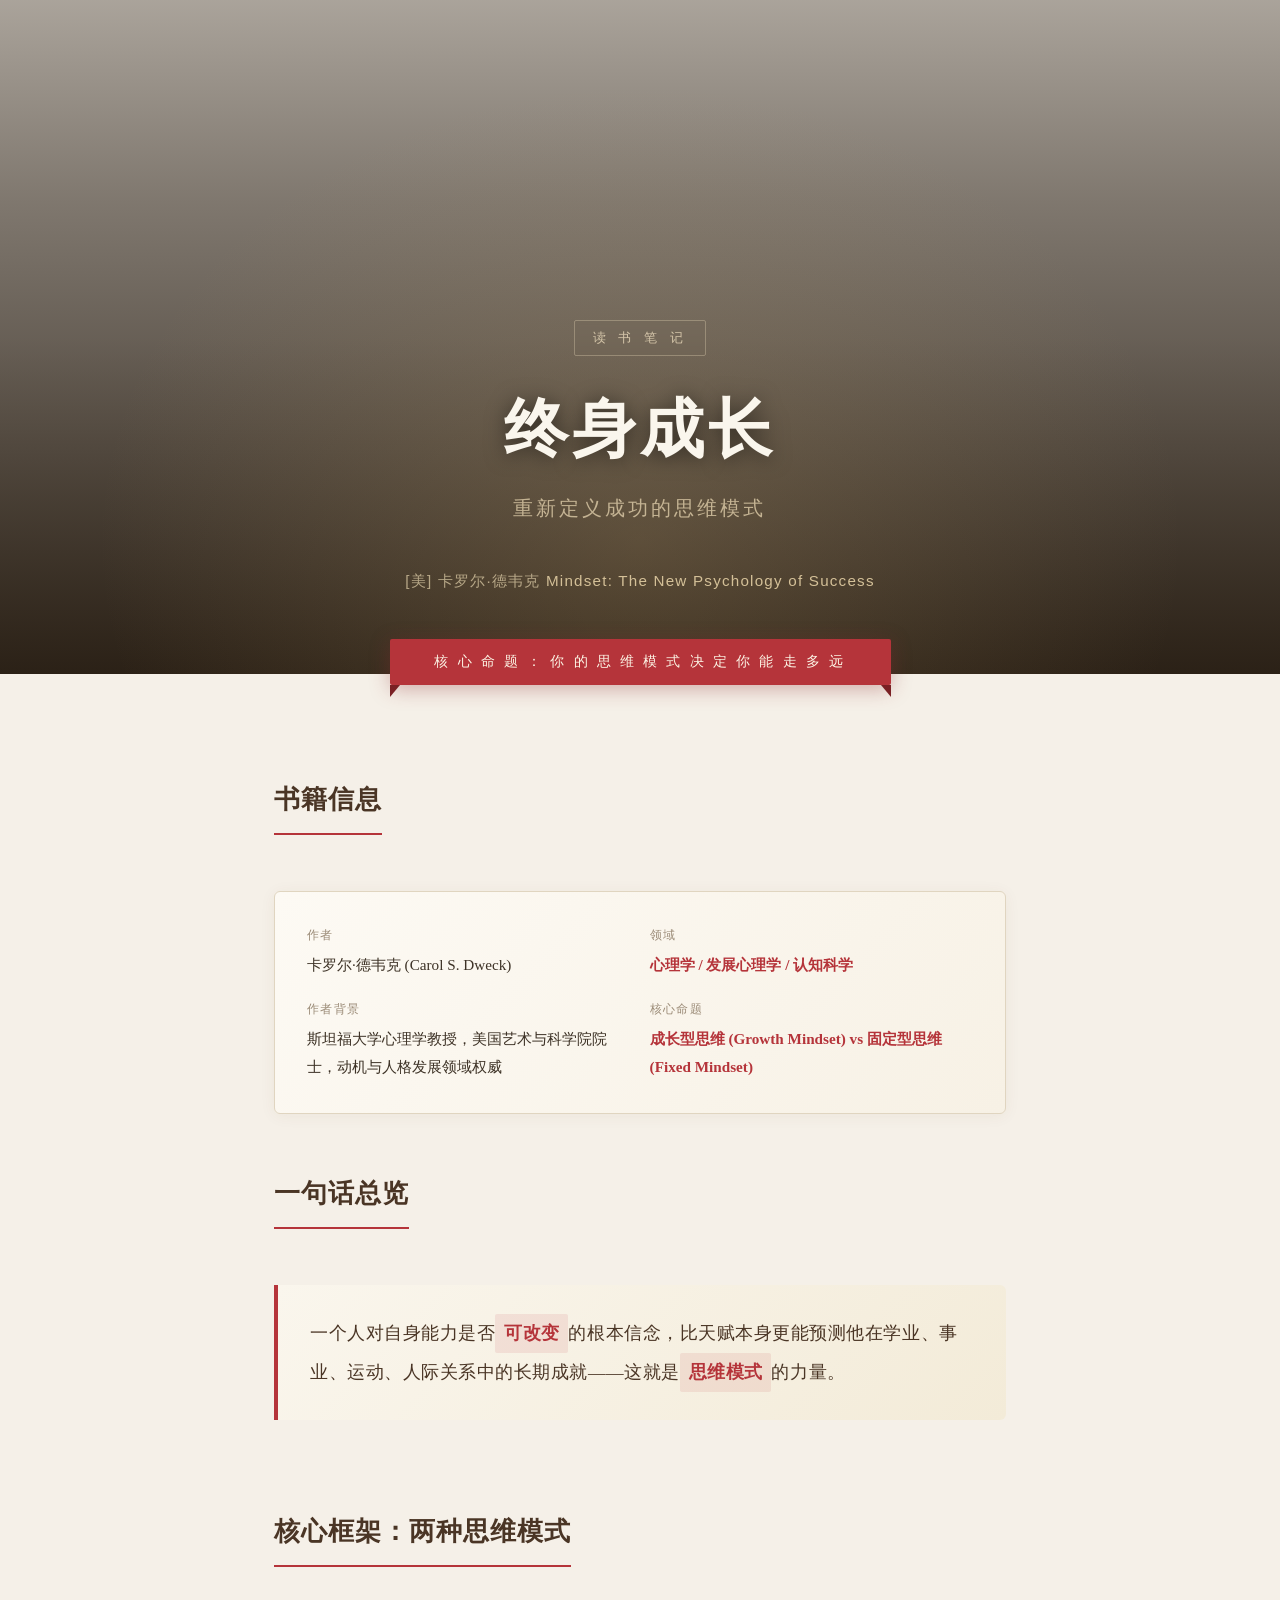
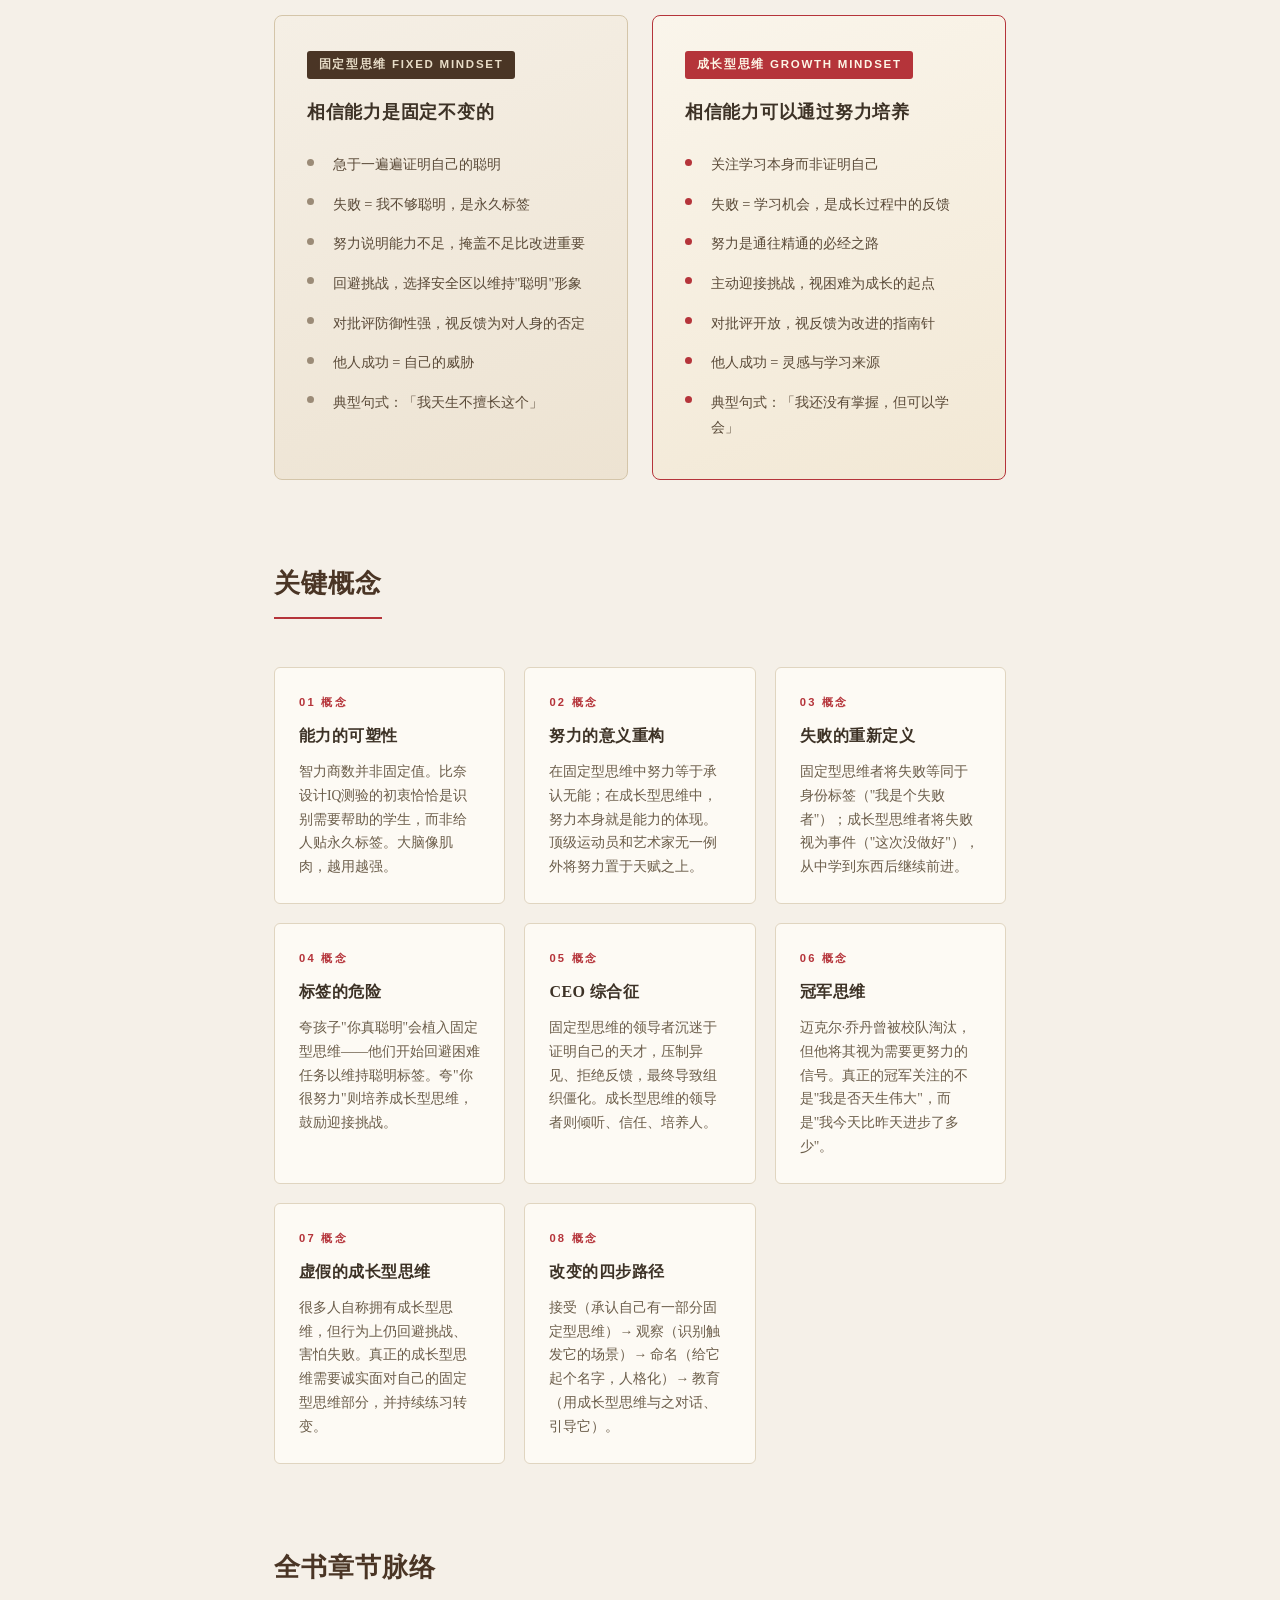
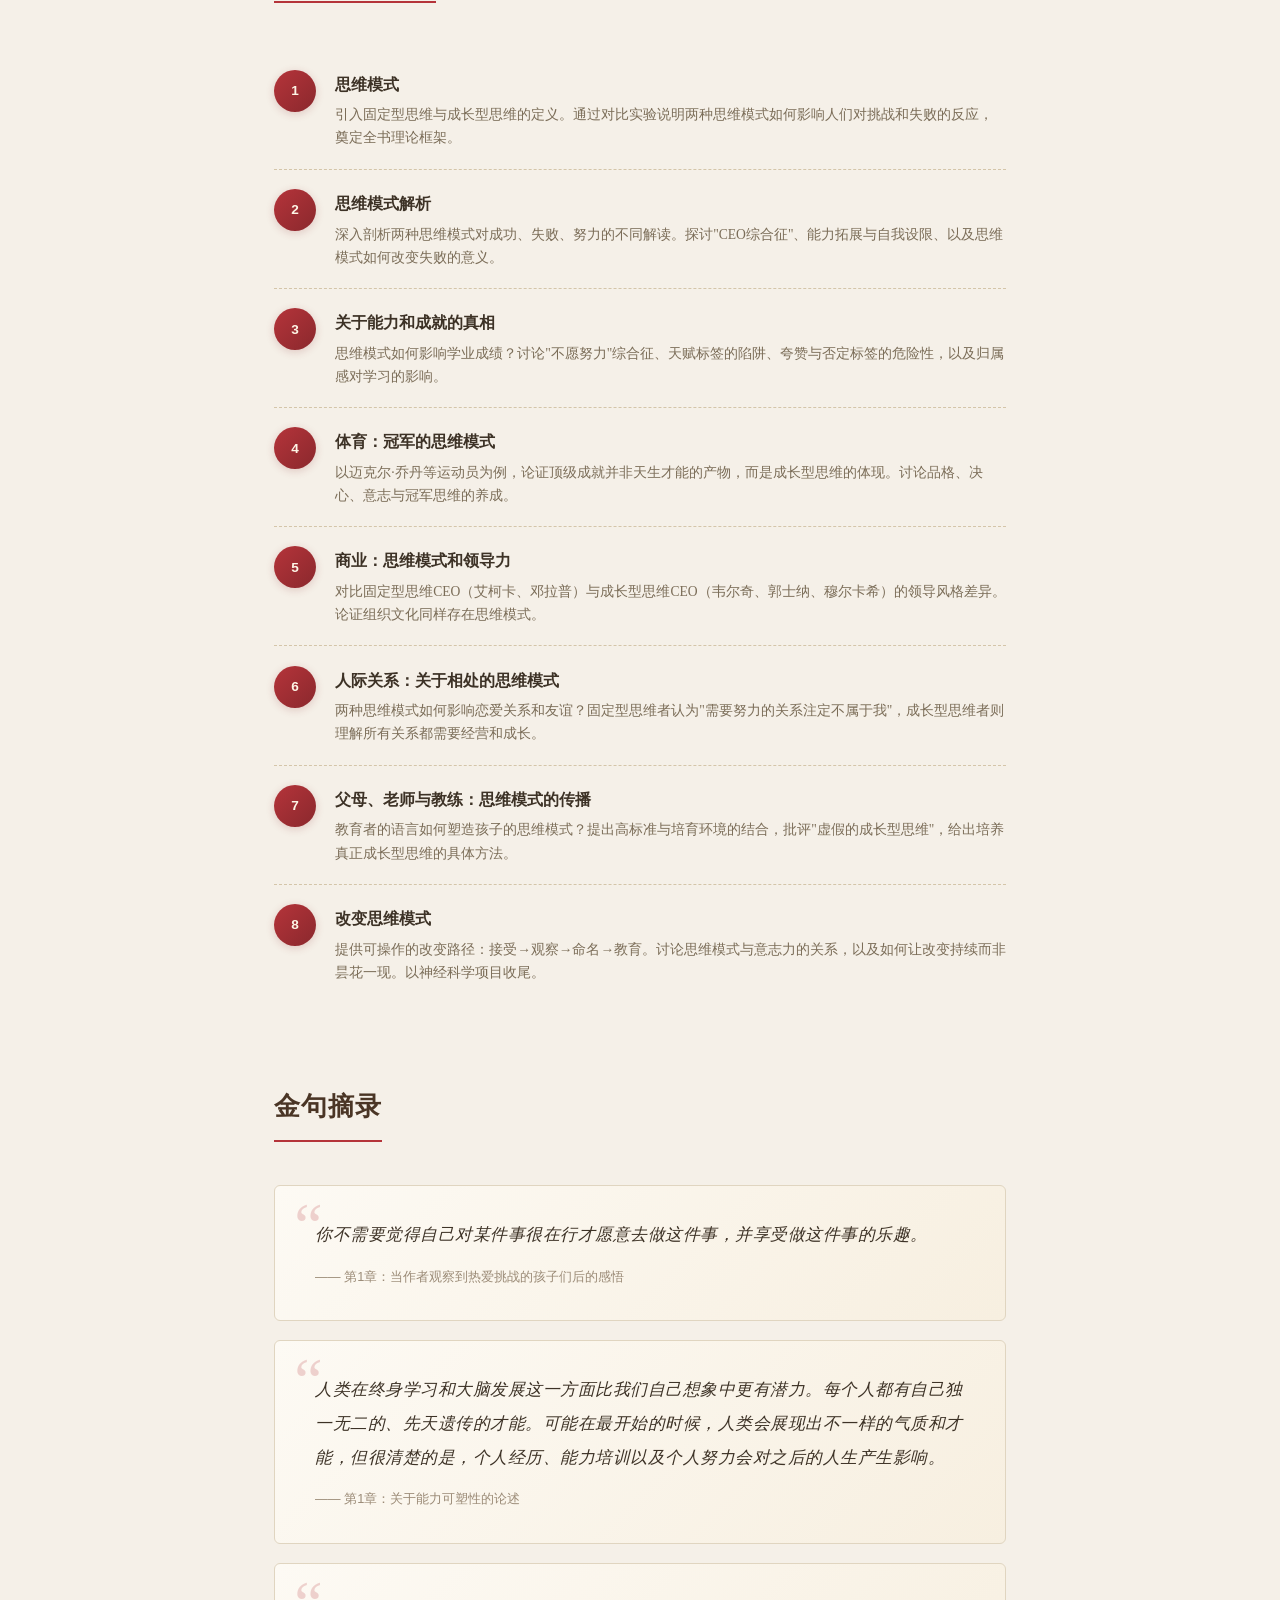
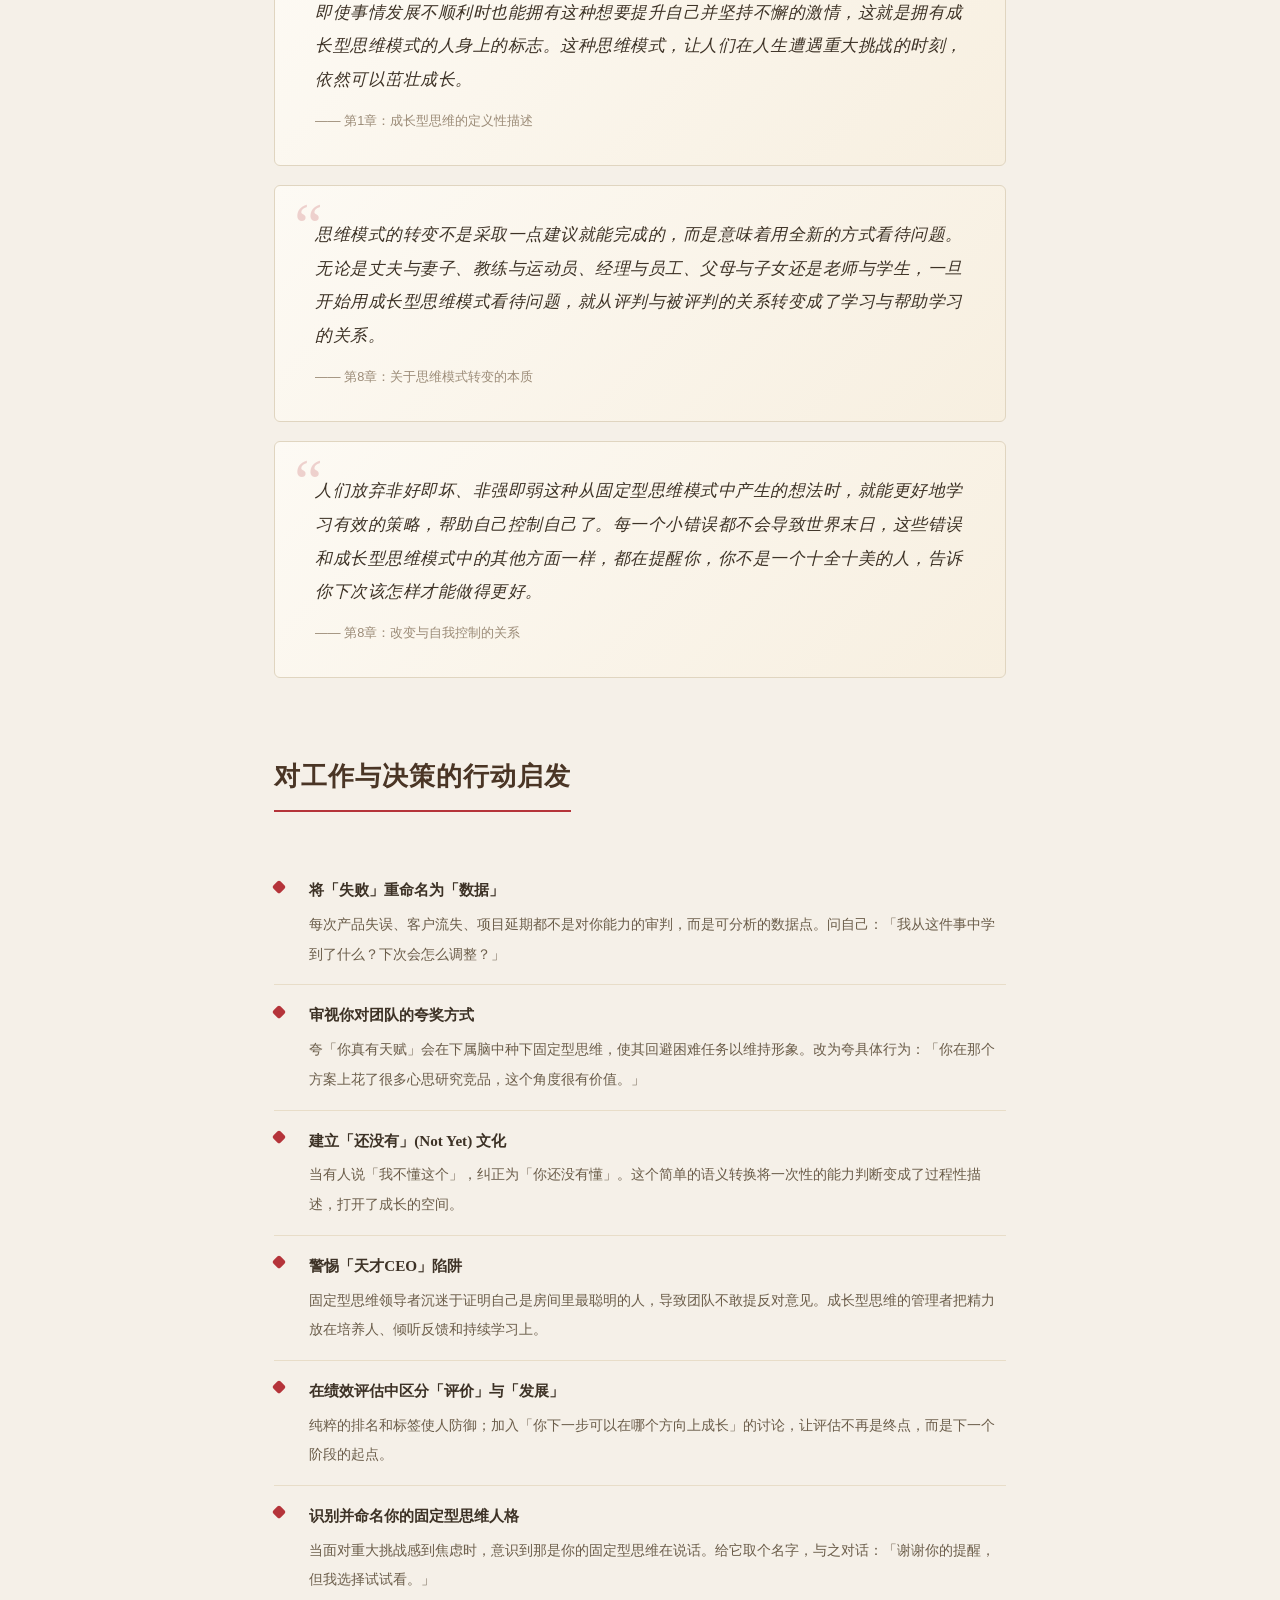
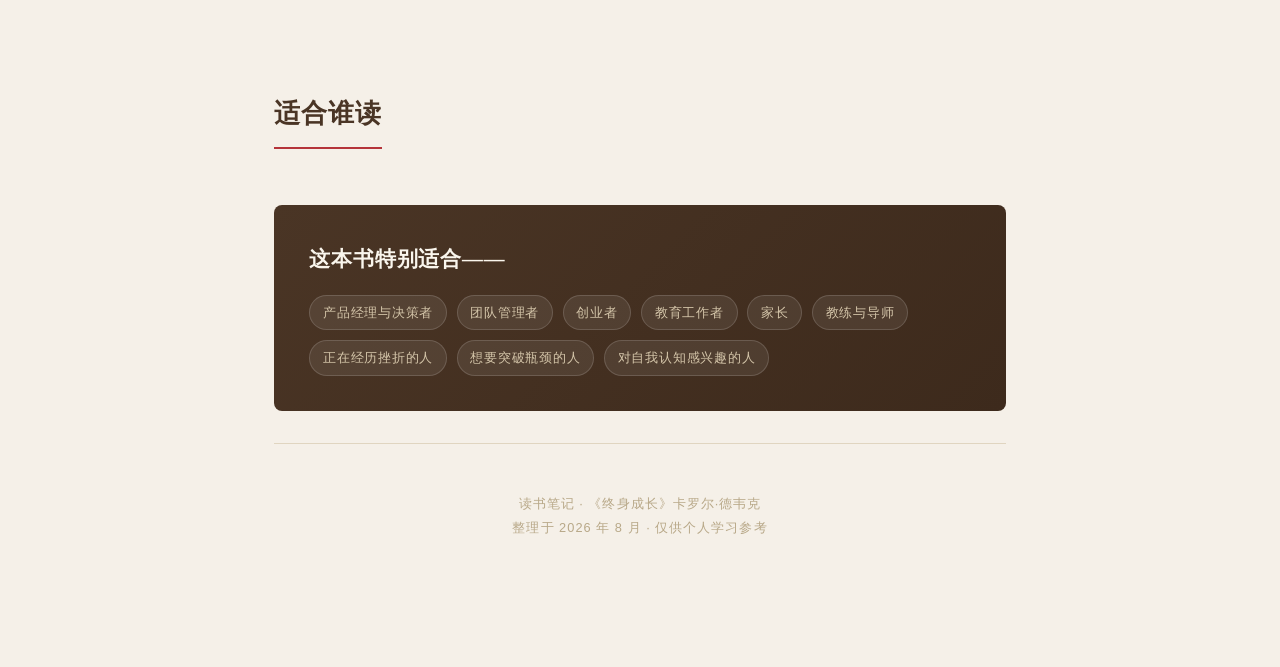
==== index.html @ e15db760 "《终身成长》读书笔记 - 初版" ====
<!DOCTYPE html>
<html lang="zh-CN">
<head>
<meta charset="UTF-8">
<meta name="viewport" content="width=device-width, initial-scale=1.0">
<title>读书笔记：《终身成长》</title>
<style>
  /* ===== Reset & Base ===== */
  *, *::before, *::after { box-sizing: border-box; margin: 0; padding: 0; }
  html { font-size: 16px; scroll-behavior: smooth; }
  body {
    font-family: "PingFang SC", "Noto Serif SC", "Source Han Serif SC", "STSong", "Songti SC", Georgia, "Times New Roman", serif;
    background-color: #f5f0e8;
    color: #3d3226;
    line-height: 1.85;
    -webkit-font-smoothing: antialiased;
  }

  /* ===== Hero ===== */
  .hero {
    position: relative;
    width: 100%;
    min-height: 75vh;
    display: flex;
    align-items: flex-end;
    justify-content: center;
    overflow: hidden;
    background:
      linear-gradient(180deg, rgba(30,20,10,0.35) 0%, rgba(30,20,10,0.55) 30%, rgba(30,20,10,0.92) 100%),
      linear-gradient(0deg, rgba(80,60,30,0.3) 0%, transparent 50%),
      url('https://images.unsplash.com/photo-1507842217343-583bb7270b66?w=1920&q=80&fit=crop') center 35% / cover no-repeat;
  }
  .hero::after {
    content: '';
    position: absolute;
    inset: 0;
    background: radial-gradient(ellipse at 50% 80%, rgba(180,150,100,0.25) 0%, transparent 60%);
    pointer-events: none;
  }
  .hero-content {
    position: relative;
    z-index: 2;
    text-align: center;
    padding: 6rem 2rem 5rem;
    max-width: 800px;
  }
  .hero-label {
    display: inline-block;
    font-family: "PingFang SC", "Helvetica Neue", sans-serif;
    font-size: 0.8rem;
    letter-spacing: 0.35em;
    text-transform: uppercase;
    color: #d4c5a9;
    border: 1px solid rgba(212,197,169,0.4);
    border-radius: 2px;
    padding: 0.4em 1.4em;
    margin-bottom: 2rem;
    backdrop-filter: blur(2px);
  }
  .hero h1 {
    font-family: "Noto Serif SC", "Source Han Serif SC", "STSong", "Songti SC", Georgia, serif;
    font-size: clamp(2.4rem, 6vw, 4rem);
    font-weight: 700;
    color: #faf6ed;
    letter-spacing: 0.06em;
    line-height: 1.3;
    margin-bottom: 1.2rem;
    text-shadow: 0 2px 20px rgba(0,0,0,0.5);
  }
  .hero .subtitle {
    font-family: "PingFang SC", "Helvetica Neue", sans-serif;
    font-size: clamp(1rem, 2.2vw, 1.25rem);
    color: #c4b393;
    letter-spacing: 0.15em;
    font-weight: 400;
  }
  .hero .author {
    margin-top: 2.5rem;
    font-size: 0.95rem;
    color: #b8a888;
    letter-spacing: 0.08em;
    font-family: "PingFang SC", "Helvetica Neue", sans-serif;
  }
  .hero .author span { color: #d4c098; }

  /* ===== Ribbon ===== */
  .ribbon-wrap {
    position: relative;
    z-index: 10;
    margin-top: -1px;
    background: #f5f0e8;
    display: flex;
    justify-content: center;
  }
  .ribbon {
    position: relative;
    top: -2.2rem;
    background: #b5343a;
    color: #fdf5e6;
    font-family: "PingFang SC", "Helvetica Neue", sans-serif;
    font-size: 0.85rem;
    letter-spacing: 0.2em;
    padding: 0.65rem 2.8rem;
    border-radius: 2px;
    box-shadow: 0 4px 20px rgba(140,40,45,0.35);
    text-align: center;
  }
  .ribbon::before,
  .ribbon::after {
    content: '';
    position: absolute;
    top: 100%;
    width: 0;
    height: 0;
    border-style: solid;
  }
  .ribbon::before {
    left: 0;
    border-width: 0 0 12px 10px;
    border-color: transparent transparent transparent #7a2024;
  }
  .ribbon::after {
    right: 0;
    border-width: 0 10px 12px 0;
    border-color: transparent #7a2024 transparent transparent;
  }

  /* ===== Container ===== */
  .container {
    max-width: 780px;
    margin: 0 auto;
    padding: 0 1.5rem 5rem;
  }

  /* ===== Section Titles ===== */
  .section-title {
    font-family: "Noto Serif SC", "Source Han Serif SC", "STSong", "Songti SC", Georgia, serif;
    font-size: 1.6rem;
    font-weight: 700;
    color: #4a3525;
    margin: 3.5rem 0 1.5rem;
    padding-bottom: 0.6rem;
    border-bottom: 2px solid #b5343a;
    display: inline-block;
    letter-spacing: 0.04em;
  }

  /* ===== Book Info Card ===== */
  .book-info {
    display: grid;
    grid-template-columns: 1fr 1fr;
    gap: 1.2rem;
    margin-top: 2rem;
    background: linear-gradient(135deg, #fdfaf4 0%, #f7f1e5 100%);
    border: 1px solid #e0d5c0;
    border-radius: 6px;
    padding: 2rem;
    box-shadow: 0 2px 16px rgba(100,70,30,0.06);
  }
  .book-info .info-item {
    display: flex;
    flex-direction: column;
  }
  .book-info .info-label {
    font-family: "PingFang SC", "Helvetica Neue", sans-serif;
    font-size: 0.75rem;
    letter-spacing: 0.12em;
    color: #9b8b77;
    text-transform: uppercase;
    margin-bottom: 0.3rem;
  }
  .book-info .info-value {
    font-size: 0.95rem;
    color: #3d3226;
    font-weight: 500;
  }
  .book-info .info-value.em {
    color: #b5343a;
    font-weight: 600;
  }

  /* ===== Overview ===== */
  .overview-block {
    background: linear-gradient(135deg, #faf6ed, #f3ebd8);
    border-left: 4px solid #b5343a;
    padding: 1.8rem 2rem;
    margin: 2rem 0;
    border-radius: 0 6px 6px 0;
    font-size: 1.1rem;
    color: #4a3525;
    line-height: 2;
    letter-spacing: 0.03em;
  }
  .overview-block .marker {
    display: inline-block;
    background: rgba(181,52,58,0.1);
    padding: 0.1em 0.5em;
    border-radius: 2px;
    font-weight: 600;
    color: #b5343a;
  }

  /* ===== Comparison Framework ===== */
  .comparison {
    display: grid;
    grid-template-columns: 1fr 1fr;
    gap: 1.5rem;
    margin: 1.5rem 0;
  }
  .comparison .col {
    padding: 2rem;
    border-radius: 8px;
    position: relative;
    overflow: hidden;
  }
  .comparison .col.fixed {
    background: linear-gradient(160deg, #f5efe5 0%, #ede3d2 100%);
    border: 1px solid #d4c5a9;
  }
  .comparison .col.growth {
    background: linear-gradient(160deg, #faf5eb 0%, #f2e8d5 100%);
    border: 1px solid #b5343a;
  }
  .comparison .col-badge {
    display: inline-block;
    font-family: "PingFang SC", "Helvetica Neue", sans-serif;
    font-size: 0.72rem;
    letter-spacing: 0.15em;
    padding: 0.3em 1em;
    border-radius: 3px;
    margin-bottom: 1rem;
    font-weight: 600;
  }
  .fixed .col-badge { background: #4a3525; color: #e8ddc8; }
  .growth .col-badge { background: #b5343a; color: #fdf5e6; }
  .comparison h4 {
    font-size: 1.15rem;
    margin-bottom: 1rem;
    color: #3d3226;
    letter-spacing: 0.04em;
  }
  .comparison ul {
    list-style: none;
    padding: 0;
  }
  .comparison ul li {
    position: relative;
    padding: 0.45rem 0 0.45rem 1.6rem;
    font-size: 0.9rem;
    line-height: 1.75;
    color: #5a4a38;
  }
  .comparison ul li::before {
    content: '';
    position: absolute;
    left: 0;
    top: 0.85rem;
    width: 7px;
    height: 7px;
    border-radius: 50%;
  }
  .fixed ul li::before { background: #9b8b77; }
  .growth ul li::before { background: #b5343a; }

  /* ===== Concept Cards ===== */
  .cards-grid {
    display: grid;
    grid-template-columns: repeat(auto-fill, minmax(220px, 1fr));
    gap: 1.2rem;
    margin: 1.5rem 0;
  }
  .concept-card {
    background: #fdfaf4;
    border: 1px solid #e0d5c0;
    border-radius: 6px;
    padding: 1.5rem;
    position: relative;
    transition: transform 0.2s, box-shadow 0.2s;
  }
  .concept-card:hover {
    transform: translateY(-3px);
    box-shadow: 0 8px 24px rgba(100,70,30,0.1);
  }
  .concept-card .card-num {
    font-family: "PingFang SC", "Helvetica Neue", sans-serif;
    font-size: 0.7rem;
    letter-spacing: 0.2em;
    color: #b5343a;
    font-weight: 600;
    margin-bottom: 0.5rem;
  }
  .concept-card h5 {
    font-size: 1rem;
    font-weight: 700;
    color: #3d3226;
    margin-bottom: 0.6rem;
    letter-spacing: 0.03em;
  }
  .concept-card p {
    font-size: 0.85rem;
    color: #6b5d4a;
    line-height: 1.75;
  }

  /* ===== Chapter Map ===== */
  .chapter-map {
    margin: 1.5rem 0;
  }
  .chapter-item {
    display: flex;
    align-items: flex-start;
    gap: 1.2rem;
    padding: 1.2rem 0;
    border-bottom: 1px dashed #d4c5a9;
  }
  .chapter-item:last-child { border-bottom: none; }
  .chapter-num {
    flex-shrink: 0;
    width: 42px;
    height: 42px;
    border-radius: 50%;
    background: linear-gradient(135deg, #b5343a, #8a282d);
    color: #fdf5e6;
    font-family: "PingFang SC", "Helvetica Neue", sans-serif;
    font-size: 0.85rem;
    font-weight: 700;
    display: flex;
    align-items: center;
    justify-content: center;
    box-shadow: 0 2px 8px rgba(140,40,45,0.2);
  }
  .chapter-info h5 {
    font-size: 1rem;
    color: #3d3226;
    margin-bottom: 0.25rem;
  }
  .chapter-info p {
    font-size: 0.85rem;
    color: #7b6d58;
    line-height: 1.7;
  }

  /* ===== Quotes ===== */
  .quote-block {
    background: linear-gradient(135deg, #fdfaf4, #f7efe0);
    border: 1px solid #e0d5c0;
    border-radius: 6px;
    padding: 2rem;
    margin: 1.2rem 0;
    position: relative;
  }
  .quote-block::before {
    content: '\201C';
    position: absolute;
    top: 0.5rem;
    left: 1.2rem;
    font-size: 4rem;
    color: #b5343a;
    opacity: 0.2;
    font-family: Georgia, serif;
    line-height: 1;
  }
  .quote-block .quote-text {
    font-size: 1.05rem;
    line-height: 2;
    color: #3d3226;
    font-style: italic;
    padding-left: 0.5rem;
    letter-spacing: 0.03em;
  }
  .quote-block .quote-context {
    font-family: "PingFang SC", "Helvetica Neue", sans-serif;
    font-size: 0.8rem;
    color: #9b8b77;
    margin-top: 0.8rem;
    padding-left: 0.5rem;
  }

  /* ===== Action Insights ===== */
  .insights-list {
    list-style: none;
    padding: 0;
    margin: 1.5rem 0;
  }
  .insights-list li {
    position: relative;
    padding: 1rem 0 1rem 2.2rem;
    border-bottom: 1px solid #e8ddc8;
  }
  .insights-list li:last-child { border-bottom: none; }
  .insights-list li::before {
    content: '';
    position: absolute;
    left: 0;
    top: 1.35rem;
    width: 10px;
    height: 10px;
    background: #b5343a;
    border-radius: 2px;
    transform: rotate(45deg);
  }
  .insights-list li strong {
    display: block;
    font-size: 0.95rem;
    color: #3d3226;
    margin-bottom: 0.3rem;
  }
  .insights-list li span {
    font-size: 0.85rem;
    color: #6b5d4a;
    line-height: 1.7;
  }

  /* ===== Footer ===== */
  .who-read {
    background: linear-gradient(135deg, #4a3525, #3d2a1c);
    color: #d4c5a9;
    border-radius: 8px;
    padding: 2.2rem;
    margin: 2rem 0;
  }
  .who-read h3 {
    font-family: "Noto Serif SC", "Source Han Serif SC", "STSong", "Songti SC", Georgia, serif;
    color: #faf6ed;
    font-size: 1.3rem;
    margin-bottom: 1rem;
    letter-spacing: 0.04em;
  }
  .who-read .tag-list {
    display: flex;
    flex-wrap: wrap;
    gap: 0.6rem;
  }
  .who-read .tag {
    font-family: "PingFang SC", "Helvetica Neue", sans-serif;
    font-size: 0.8rem;
    background: rgba(255,255,255,0.08);
    border: 1px solid rgba(255,255,255,0.15);
    padding: 0.4em 1em;
    border-radius: 50px;
    letter-spacing: 0.06em;
    color: #d4c5a9;
  }

  .colophon {
    text-align: center;
    padding: 3rem 0;
    font-family: "PingFang SC", "Helvetica Neue", sans-serif;
    font-size: 0.8rem;
    color: #b8a888;
    letter-spacing: 0.08em;
    border-top: 1px solid #e0d5c0;
    margin-top: 2rem;
  }

  .colophon a { color: #8a5a3a; text-decoration: none; }

  /* ===== Scroll Top ===== */
  .scroll-top {
    position: fixed;
    bottom: 2rem;
    right: 2rem;
    width: 42px;
    height: 42px;
    border-radius: 50%;
    background: rgba(181,52,58,0.85);
    color: #fdf5e6;
    border: none;
    cursor: pointer;
    font-size: 1.2rem;
    display: flex;
    align-items: center;
    justify-content: center;
    opacity: 0;
    pointer-events: none;
    transition: opacity 0.3s;
    z-index: 100;
    box-shadow: 0 2px 12px rgba(140,40,45,0.3);
  }
  .scroll-top.visible { opacity: 1; pointer-events: auto; }

  /* ===== Responsive ===== */
  @media (max-width: 640px) {
    .hero { min-height: 55vh; }
    .hero-content { padding: 4rem 1.2rem 3rem; }
    .hero h1 { font-size: 2rem; }
    .hero .subtitle { font-size: 0.9rem; }
    .book-info { grid-template-columns: 1fr; gap: 0.8rem; padding: 1.5rem; }
    .comparison { grid-template-columns: 1fr; }
    .cards-grid { grid-template-columns: 1fr; }
    .container { padding: 0 1rem 3rem; }
    .section-title { font-size: 1.3rem; margin-top: 2.5rem; }
    .overview-block { padding: 1.2rem 1.2rem; font-size: 1rem; }
    .chapter-item { gap: 0.8rem; }
    .chapter-num { width: 36px; height: 36px; font-size: 0.75rem; }
    .scroll-top { bottom: 1.2rem; right: 1.2rem; width: 36px; height: 36px; }
  }
</style>
</head>
<body>

<!-- ===== Hero ===== -->
<header class="hero">
  <div class="hero-content">
    <div class="hero-label">读 书 笔 记</div>
    <h1>终身成长</h1>
    <p class="subtitle">重新定义成功的思维模式</p>
    <p class="author">[美] 卡罗尔·德韦克 <span>Mindset: The New Psychology of Success</span></p>
  </div>
</header>

<div class="ribbon-wrap">
  <div class="ribbon">核 心 命 题 ： 你 的 思 维 模 式 决 定 你 能 走 多 远</div>
</div>

<!-- ===== Main Content ===== -->
<main class="container">

  <!-- 书籍信息 -->
  <h2 class="section-title">书籍信息</h2>
  <div class="book-info">
    <div class="info-item">
      <span class="info-label">作者</span>
      <span class="info-value">卡罗尔·德韦克 (Carol S. Dweck)</span>
    </div>
    <div class="info-item">
      <span class="info-label">领域</span>
      <span class="info-value em">心理学 / 发展心理学 / 认知科学</span>
    </div>
    <div class="info-item">
      <span class="info-label">作者背景</span>
      <span class="info-value">斯坦福大学心理学教授，美国艺术与科学院院士，动机与人格发展领域权威</span>
    </div>
    <div class="info-item">
      <span class="info-label">核心命题</span>
      <span class="info-value em">成长型思维 (Growth Mindset) vs 固定型思维 (Fixed Mindset)</span>
    </div>
  </div>

  <!-- 一句话总览 -->
  <h2 class="section-title">一句话总览</h2>
  <div class="overview-block">
    一个人对自身能力是否<span class="marker">可改变</span>的根本信念，比天赋本身更能预测他在学业、事业、运动、人际关系中的长期成就——这就是<span class="marker">思维模式</span>的力量。
  </div>

  <!-- 核心框架对比 -->
  <h2 class="section-title">核心框架：两种思维模式</h2>
  <div class="comparison">
    <div class="col fixed">
      <span class="col-badge">固定型思维 FIXED MINDSET</span>
      <h4>相信能力是固定不变的</h4>
      <ul>
        <li>急于一遍遍证明自己的聪明</li>
        <li>失败 = 我不够聪明，是永久标签</li>
        <li>努力说明能力不足，掩盖不足比改进重要</li>
        <li>回避挑战，选择安全区以维持"聪明"形象</li>
        <li>对批评防御性强，视反馈为对人身的否定</li>
        <li>他人成功 = 自己的威胁</li>
        <li>典型句式：「我天生不擅长这个」</li>
      </ul>
    </div>
    <div class="col growth">
      <span class="col-badge">成长型思维 GROWTH MINDSET</span>
      <h4>相信能力可以通过努力培养</h4>
      <ul>
        <li>关注学习本身而非证明自己</li>
        <li>失败 = 学习机会，是成长过程中的反馈</li>
        <li>努力是通往精通的必经之路</li>
        <li>主动迎接挑战，视困难为成长的起点</li>
        <li>对批评开放，视反馈为改进的指南针</li>
        <li>他人成功 = 灵感与学习来源</li>
        <li>典型句式：「我还没有掌握，但可以学会」</li>
      </ul>
    </div>
  </div>

  <!-- 关键概念卡片 -->
  <h2 class="section-title">关键概念</h2>
  <div class="cards-grid">

    <div class="concept-card">
      <div class="card-num">01 概念</div>
      <h5>能力的可塑性</h5>
      <p>智力商数并非固定值。比奈设计IQ测验的初衷恰恰是识别需要帮助的学生，而非给人贴永久标签。大脑像肌肉，越用越强。</p>
    </div>

    <div class="concept-card">
      <div class="card-num">02 概念</div>
      <h5>努力的意义重构</h5>
      <p>在固定型思维中努力等于承认无能；在成长型思维中，努力本身就是能力的体现。顶级运动员和艺术家无一例外将努力置于天赋之上。</p>
    </div>

    <div class="concept-card">
      <div class="card-num">03 概念</div>
      <h5>失败的重新定义</h5>
      <p>固定型思维者将失败等同于身份标签（"我是个失败者"）；成长型思维者将失败视为事件（"这次没做好"），从中学到东西后继续前进。</p>
    </div>

    <div class="concept-card">
      <div class="card-num">04 概念</div>
      <h5>标签的危险</h5>
      <p>夸孩子"你真聪明"会植入固定型思维——他们开始回避困难任务以维持聪明标签。夸"你很努力"则培养成长型思维，鼓励迎接挑战。</p>
    </div>

    <div class="concept-card">
      <div class="card-num">05 概念</div>
      <h5>CEO 综合征</h5>
      <p>固定型思维的领导者沉迷于证明自己的天才，压制异见、拒绝反馈，最终导致组织僵化。成长型思维的领导者则倾听、信任、培养人。</p>
    </div>

    <div class="concept-card">
      <div class="card-num">06 概念</div>
      <h5>冠军思维</h5>
      <p>迈克尔·乔丹曾被校队淘汰，但他将其视为需要更努力的信号。真正的冠军关注的不是"我是否天生伟大"，而是"我今天比昨天进步了多少"。</p>
    </div>

    <div class="concept-card">
      <div class="card-num">07 概念</div>
      <h5>虚假的成长型思维</h5>
      <p>很多人自称拥有成长型思维，但行为上仍回避挑战、害怕失败。真正的成长型思维需要诚实面对自己的固定型思维部分，并持续练习转变。</p>
    </div>

    <div class="concept-card">
      <div class="card-num">08 概念</div>
      <h5>改变的四步路径</h5>
      <p>接受（承认自己有一部分固定型思维）→ 观察（识别触发它的场景）→ 命名（给它起个名字，人格化）→ 教育（用成长型思维与之对话、引导它）。</p>
    </div>

  </div>

  <!-- 全书章节脉络 -->
  <h2 class="section-title">全书章节脉络</h2>
  <div class="chapter-map">

    <div class="chapter-item">
      <div class="chapter-num">1</div>
      <div class="chapter-info">
        <h5>思维模式</h5>
        <p>引入固定型思维与成长型思维的定义。通过对比实验说明两种思维模式如何影响人们对挑战和失败的反应，奠定全书理论框架。</p>
      </div>
    </div>

    <div class="chapter-item">
      <div class="chapter-num">2</div>
      <div class="chapter-info">
        <h5>思维模式解析</h5>
        <p>深入剖析两种思维模式对成功、失败、努力的不同解读。探讨"CEO综合征"、能力拓展与自我设限、以及思维模式如何改变失败的意义。</p>
      </div>
    </div>

    <div class="chapter-item">
      <div class="chapter-num">3</div>
      <div class="chapter-info">
        <h5>关于能力和成就的真相</h5>
        <p>思维模式如何影响学业成绩？讨论"不愿努力"综合征、天赋标签的陷阱、夸赞与否定标签的危险性，以及归属感对学习的影响。</p>
      </div>
    </div>

    <div class="chapter-item">
      <div class="chapter-num">4</div>
      <div class="chapter-info">
        <h5>体育：冠军的思维模式</h5>
        <p>以迈克尔·乔丹等运动员为例，论证顶级成就并非天生才能的产物，而是成长型思维的体现。讨论品格、决心、意志与冠军思维的养成。</p>
      </div>
    </div>

    <div class="chapter-item">
      <div class="chapter-num">5</div>
      <div class="chapter-info">
        <h5>商业：思维模式和领导力</h5>
        <p>对比固定型思维CEO（艾柯卡、邓拉普）与成长型思维CEO（韦尔奇、郭士纳、穆尔卡希）的领导风格差异。论证组织文化同样存在思维模式。</p>
      </div>
    </div>

    <div class="chapter-item">
      <div class="chapter-num">6</div>
      <div class="chapter-info">
        <h5>人际关系：关于相处的思维模式</h5>
        <p>两种思维模式如何影响恋爱关系和友谊？固定型思维者认为"需要努力的关系注定不属于我"，成长型思维者则理解所有关系都需要经营和成长。</p>
      </div>
    </div>

    <div class="chapter-item">
      <div class="chapter-num">7</div>
      <div class="chapter-info">
        <h5>父母、老师与教练：思维模式的传播</h5>
        <p>教育者的语言如何塑造孩子的思维模式？提出高标准与培育环境的结合，批评"虚假的成长型思维"，给出培养真正成长型思维的具体方法。</p>
      </div>
    </div>

    <div class="chapter-item">
      <div class="chapter-num">8</div>
      <div class="chapter-info">
        <h5>改变思维模式</h5>
        <p>提供可操作的改变路径：接受→观察→命名→教育。讨论思维模式与意志力的关系，以及如何让改变持续而非昙花一现。以神经科学项目收尾。</p>
      </div>
    </div>

  </div>

  <!-- 金句 -->
  <h2 class="section-title">金句摘录</h2>

  <div class="quote-block">
    <p class="quote-text">你不需要觉得自己对某件事很在行才愿意去做这件事，并享受做这件事的乐趣。</p>
    <p class="quote-context">—— 第1章：当作者观察到热爱挑战的孩子们后的感悟</p>
  </div>

  <div class="quote-block">
    <p class="quote-text">人类在终身学习和大脑发展这一方面比我们自己想象中更有潜力。每个人都有自己独一无二的、先天遗传的才能。可能在最开始的时候，人类会展现出不一样的气质和才能，但很清楚的是，个人经历、能力培训以及个人努力会对之后的人生产生影响。</p>
    <p class="quote-context">—— 第1章：关于能力可塑性的论述</p>
  </div>

  <div class="quote-block">
    <p class="quote-text">即使事情发展不顺利时也能拥有这种想要提升自己并坚持不懈的激情，这就是拥有成长型思维模式的人身上的标志。这种思维模式，让人们在人生遭遇重大挑战的时刻，依然可以茁壮成长。</p>
    <p class="quote-context">—— 第1章：成长型思维的定义性描述</p>
  </div>

  <div class="quote-block">
    <p class="quote-text">思维模式的转变不是采取一点建议就能完成的，而是意味着用全新的方式看待问题。无论是丈夫与妻子、教练与运动员、经理与员工、父母与子女还是老师与学生，一旦开始用成长型思维模式看待问题，就从评判与被评判的关系转变成了学习与帮助学习的关系。</p>
    <p class="quote-context">—— 第8章：关于思维模式转变的本质</p>
  </div>

  <div class="quote-block">
    <p class="quote-text">人们放弃非好即坏、非强即弱这种从固定型思维模式中产生的想法时，就能更好地学习有效的策略，帮助自己控制自己了。每一个小错误都不会导致世界末日，这些错误和成长型思维模式中的其他方面一样，都在提醒你，你不是一个十全十美的人，告诉你下次该怎样才能做得更好。</p>
    <p class="quote-context">—— 第8章：改变与自我控制的关系</p>
  </div>

  <!-- 行动启发 -->
  <h2 class="section-title">对工作与决策的行动启发</h2>
  <ul class="insights-list">
    <li>
      <strong>将「失败」重命名为「数据」</strong>
      <span>每次产品失误、客户流失、项目延期都不是对你能力的审判，而是可分析的数据点。问自己：「我从这件事中学到了什么？下次会怎么调整？」</span>
    </li>
    <li>
      <strong>审视你对团队的夸奖方式</strong>
      <span>夸「你真有天赋」会在下属脑中种下固定型思维，使其回避困难任务以维持形象。改为夸具体行为：「你在那个方案上花了很多心思研究竞品，这个角度很有价值。」</span>
    </li>
    <li>
      <strong>建立「还没有」(Not Yet) 文化</strong>
      <span>当有人说「我不懂这个」，纠正为「你还没有懂」。这个简单的语义转换将一次性的能力判断变成了过程性描述，打开了成长的空间。</span>
    </li>
    <li>
      <strong>警惕「天才CEO」陷阱</strong>
      <span>固定型思维领导者沉迷于证明自己是房间里最聪明的人，导致团队不敢提反对意见。成长型思维的管理者把精力放在培养人、倾听反馈和持续学习上。</span>
    </li>
    <li>
      <strong>在绩效评估中区分「评价」与「发展」</strong>
      <span>纯粹的排名和标签使人防御；加入「你下一步可以在哪个方向上成长」的讨论，让评估不再是终点，而是下一个阶段的起点。</span>
    </li>
    <li>
      <strong>识别并命名你的固定型思维人格</strong>
      <span>当面对重大挑战感到焦虑时，意识到那是你的固定型思维在说话。给它取个名字，与之对话：「谢谢你的提醒，但我选择试试看。」</span>
    </li>
  </ul>

  <!-- 适合谁读 -->
  <h2 class="section-title">适合谁读</h2>
  <div class="who-read">
    <h3>这本书特别适合——</h3>
    <div class="tag-list">
      <span class="tag">产品经理与决策者</span>
      <span class="tag">团队管理者</span>
      <span class="tag">创业者</span>
      <span class="tag">教育工作者</span>
      <span class="tag">家长</span>
      <span class="tag">教练与导师</span>
      <span class="tag">正在经历挫折的人</span>
      <span class="tag">想要突破瓶颈的人</span>
      <span class="tag">对自我认知感兴趣的人</span>
    </div>
  </div>

  <!-- Colophon -->
  <div class="colophon">
    <p>读书笔记 · 《终身成长》卡罗尔·德韦克</p>
    <p>整理于 2026 年 8 月 · 仅供个人学习参考</p>
  </div>

</main>

<!-- Scroll-to-top -->
<button class="scroll-top" id="scrollTop" aria-label="回到顶部">&uarr;</button>

<script>
  const btn = document.getElementById('scrollTop');
  window.addEventListener('scroll', () => {
    btn.classList.toggle('visible', window.scrollY > 500);
  });
  btn.addEventListener('click', () => window.scrollTo({ top: 0, behavior: 'smooth' }));
</script>

</body>
</html>
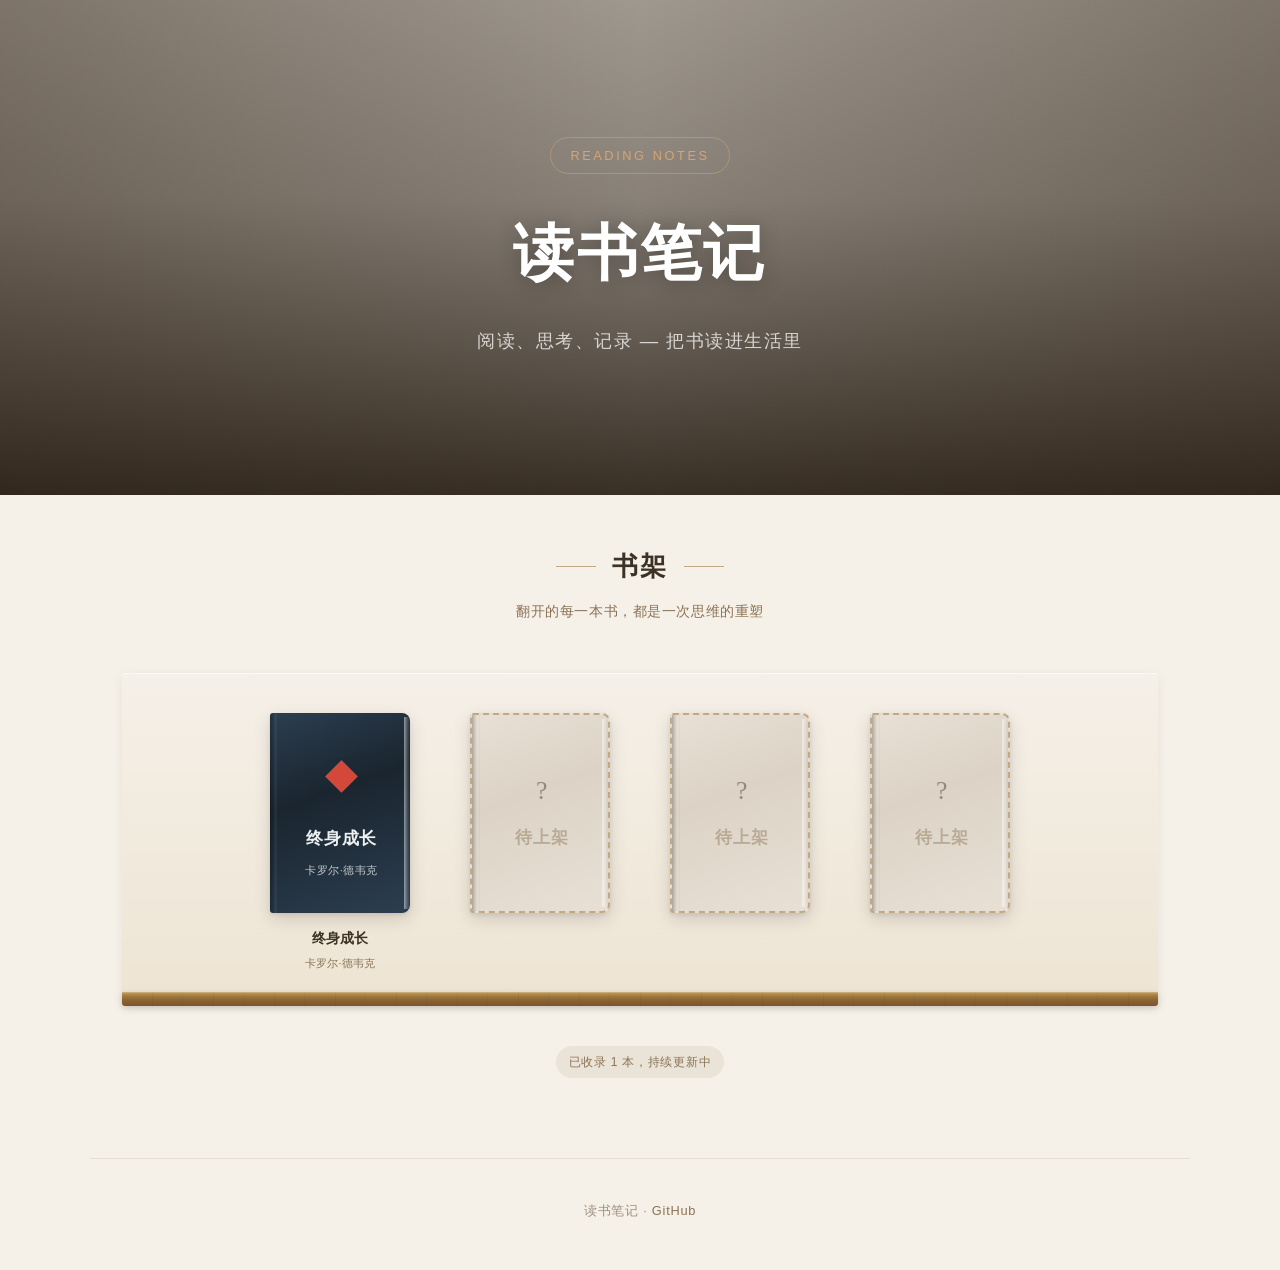
==== commit 33b4b9f5: "重构为读书笔记集合：书架首页 + 《终身成长》笔记子页" ====
--- a/index.html
+++ b/index.html
@@ -3,7 +3,7 @@
 <head>
 <meta charset="UTF-8">
 <meta name="viewport" content="width=device-width, initial-scale=1.0">
-<title>读书笔记：《终身成长》</title>
+<title>读书笔记</title>
 <style>
   /* ===== Reset & Base ===== */
   *, *::before, *::after { box-sizing: border-box; margin: 0; padding: 0; }
@@ -20,776 +20,473 @@
   .hero {
     position: relative;
     width: 100%;
-    min-height: 75vh;
-    display: flex;
-    align-items: flex-end;
+    min-height: 55vh;
+    display: flex;
+    align-items: center;
     justify-content: center;
+    text-align: center;
     overflow: hidden;
     background:
-      linear-gradient(180deg, rgba(30,20,10,0.35) 0%, rgba(30,20,10,0.55) 30%, rgba(30,20,10,0.92) 100%),
-      linear-gradient(0deg, rgba(80,60,30,0.3) 0%, transparent 50%),
-      url('https://images.unsplash.com/photo-1507842217343-583bb7270b66?w=1920&q=80&fit=crop') center 35% / cover no-repeat;
-  }
-  .hero::after {
-    content: '';
-    position: absolute;
-    inset: 0;
-    background: radial-gradient(ellipse at 50% 80%, rgba(180,150,100,0.25) 0%, transparent 60%);
-    pointer-events: none;
+      linear-gradient(180deg, rgba(30,20,10,0.40) 0%, rgba(30,20,10,0.50) 40%, rgba(30,20,10,0.88) 100%),
+      linear-gradient(90deg, rgba(60,40,20,0.3) 0%, transparent 50%, rgba(60,40,20,0.3) 100%),
+      url('https://images.unsplash.com/photo-1481627834876-b7833e8f5570?w=1920&q=80') center/cover no-repeat;
   }
   .hero-content {
     position: relative;
     z-index: 2;
-    text-align: center;
-    padding: 6rem 2rem 5rem;
-    max-width: 800px;
-  }
-  .hero-label {
+    padding: 3rem 2rem;
+  }
+  .hero-tag {
     display: inline-block;
     font-family: "PingFang SC", "Helvetica Neue", sans-serif;
     font-size: 0.8rem;
-    letter-spacing: 0.35em;
+    letter-spacing: 0.2em;
     text-transform: uppercase;
-    color: #d4c5a9;
-    border: 1px solid rgba(212,197,169,0.4);
-    border-radius: 2px;
-    padding: 0.4em 1.4em;
-    margin-bottom: 2rem;
-    backdrop-filter: blur(2px);
+    color: #d4a574;
+    border: 1px solid rgba(212,165,116,0.5);
+    padding: 0.35rem 1.2rem;
+    border-radius: 100px;
+    margin-bottom: 1.5rem;
   }
   .hero h1 {
-    font-family: "Noto Serif SC", "Source Han Serif SC", "STSong", "Songti SC", Georgia, serif;
-    font-size: clamp(2.4rem, 6vw, 4rem);
+    font-size: clamp(2.2rem, 5vw, 3.8rem);
     font-weight: 700;
-    color: #faf6ed;
+    color: #fff;
+    letter-spacing: 0.04em;
+    margin-bottom: 0.8rem;
+    text-shadow: 0 2px 20px rgba(0,0,0,0.3);
+  }
+  .hero-subtitle {
+    font-family: "PingFang SC", "Helvetica Neue", sans-serif;
+    font-size: clamp(0.95rem, 1.5vw, 1.15rem);
+    color: rgba(255,255,255,0.75);
+    font-weight: 300;
+    letter-spacing: 0.08em;
+  }
+
+  /* ===== Shelf Section ===== */
+  .shelf-section {
+    max-width: 1100px;
+    margin: 0 auto;
+    padding: 3rem 2rem 5rem;
+  }
+  .shelf-header {
+    text-align: center;
+    margin-bottom: 3rem;
+  }
+  .shelf-header h2 {
+    font-size: 1.6rem;
+    font-weight: 600;
+    color: #3d3226;
     letter-spacing: 0.06em;
-    line-height: 1.3;
-    margin-bottom: 1.2rem;
-    text-shadow: 0 2px 20px rgba(0,0,0,0.5);
-  }
-  .hero .subtitle {
-    font-family: "PingFang SC", "Helvetica Neue", sans-serif;
-    font-size: clamp(1rem, 2.2vw, 1.25rem);
-    color: #c4b393;
-    letter-spacing: 0.15em;
-    font-weight: 400;
-  }
-  .hero .author {
-    margin-top: 2.5rem;
-    font-size: 0.95rem;
-    color: #b8a888;
-    letter-spacing: 0.08em;
-    font-family: "PingFang SC", "Helvetica Neue", sans-serif;
-  }
-  .hero .author span { color: #d4c098; }
-
-  /* ===== Ribbon ===== */
-  .ribbon-wrap {
+    display: flex;
+    align-items: center;
+    justify-content: center;
+    gap: 1rem;
+  }
+  .shelf-header h2::before,
+  .shelf-header h2::after {
+    content: '';
+    display: block;
+    width: 40px;
+    height: 1px;
+    background: #c4a882;
+  }
+  .shelf-header p {
+    font-family: "PingFang SC", "Helvetica Neue", sans-serif;
+    font-size: 0.9rem;
+    color: #8b7355;
+    margin-top: 0.5rem;
+    letter-spacing: 0.04em;
+  }
+
+  /* ===== Bookshelf Visual ===== */
+  .bookshelf {
     position: relative;
-    z-index: 10;
-    margin-top: -1px;
-    background: #f5f0e8;
-    display: flex;
+    display: flex;
+    flex-wrap: wrap;
     justify-content: center;
-  }
-  .ribbon {
-    position: relative;
-    top: -2.2rem;
-    background: #b5343a;
-    color: #fdf5e6;
-    font-family: "PingFang SC", "Helvetica Neue", sans-serif;
-    font-size: 0.85rem;
-    letter-spacing: 0.2em;
-    padding: 0.65rem 2.8rem;
-    border-radius: 2px;
-    box-shadow: 0 4px 20px rgba(140,40,45,0.35);
-    text-align: center;
-  }
-  .ribbon::before,
-  .ribbon::after {
+    gap: 2.5rem;
+    padding: 2.5rem 1.5rem 2rem;
+    background:
+      linear-gradient(180deg, #f5f0e8 0%, #ede4d3 100%);
+    border-radius: 4px;
+    box-shadow:
+      inset 0 1px 0 rgba(255,255,255,0.6),
+      0 2px 12px rgba(0,0,0,0.06);
+  }
+  /* Wooden shelf bottom */
+  .bookshelf::after {
     content: '';
     position: absolute;
-    top: 100%;
-    width: 0;
-    height: 0;
-    border-style: solid;
-  }
-  .ribbon::before {
+    bottom: 0;
     left: 0;
-    border-width: 0 0 12px 10px;
-    border-color: transparent transparent transparent #7a2024;
-  }
-  .ribbon::after {
     right: 0;
-    border-width: 0 10px 12px 0;
-    border-color: transparent #7a2024 transparent transparent;
-  }
-
-  /* ===== Container ===== */
-  .container {
-    max-width: 780px;
-    margin: 0 auto;
-    padding: 0 1.5rem 5rem;
-  }
-
-  /* ===== Section Titles ===== */
-  .section-title {
-    font-family: "Noto Serif SC", "Source Han Serif SC", "STSong", "Songti SC", Georgia, serif;
-    font-size: 1.6rem;
-    font-weight: 700;
-    color: #4a3525;
-    margin: 3.5rem 0 1.5rem;
-    padding-bottom: 0.6rem;
-    border-bottom: 2px solid #b5343a;
-    display: inline-block;
-    letter-spacing: 0.04em;
-  }
-
-  /* ===== Book Info Card ===== */
-  .book-info {
-    display: grid;
-    grid-template-columns: 1fr 1fr;
-    gap: 1.2rem;
-    margin-top: 2rem;
-    background: linear-gradient(135deg, #fdfaf4 0%, #f7f1e5 100%);
-    border: 1px solid #e0d5c0;
-    border-radius: 6px;
-    padding: 2rem;
-    box-shadow: 0 2px 16px rgba(100,70,30,0.06);
-  }
-  .book-info .info-item {
+    height: 14px;
+    background: linear-gradient(180deg,
+      #c4a060 0%,
+      #a07840 30%,
+      #8b6330 60%,
+      #7a5530 100%);
+    border-radius: 0 0 3px 3px;
+    box-shadow:
+      0 2px 6px rgba(0,0,0,0.15),
+      inset 0 1px 0 rgba(255,255,255,0.15);
+  }
+  /* Wood grain lines */
+  .bookshelf::before {
+    content: '';
+    position: absolute;
+    bottom: 0;
+    left: 0;
+    right: 0;
+    height: 14px;
+    background:
+      repeating-linear-gradient(
+        90deg,
+        transparent 0px,
+        transparent 30px,
+        rgba(0,0,0,0.04) 30px,
+        rgba(0,0,0,0.04) 31px,
+        transparent 31px,
+        transparent 60px,
+        rgba(0,0,0,0.03) 60px,
+        rgba(0,0,0,0.03) 61px
+      );
+    border-radius: 0 0 3px 3px;
+    z-index: 1;
+    pointer-events: none;
+  }
+
+  /* ===== Book Card ===== */
+  .book-card {
+    position: relative;
+    z-index: 2;
     display: flex;
     flex-direction: column;
-  }
-  .book-info .info-label {
-    font-family: "PingFang SC", "Helvetica Neue", sans-serif;
-    font-size: 0.75rem;
-    letter-spacing: 0.12em;
-    color: #9b8b77;
-    text-transform: uppercase;
-    margin-bottom: 0.3rem;
-  }
-  .book-info .info-value {
-    font-size: 0.95rem;
-    color: #3d3226;
-    font-weight: 500;
-  }
-  .book-info .info-value.em {
-    color: #b5343a;
-    font-weight: 600;
-  }
-
-  /* ===== Overview ===== */
-  .overview-block {
-    background: linear-gradient(135deg, #faf6ed, #f3ebd8);
-    border-left: 4px solid #b5343a;
-    padding: 1.8rem 2rem;
-    margin: 2rem 0;
-    border-radius: 0 6px 6px 0;
-    font-size: 1.1rem;
-    color: #4a3525;
-    line-height: 2;
-    letter-spacing: 0.03em;
-  }
-  .overview-block .marker {
-    display: inline-block;
-    background: rgba(181,52,58,0.1);
-    padding: 0.1em 0.5em;
-    border-radius: 2px;
-    font-weight: 600;
-    color: #b5343a;
-  }
-
-  /* ===== Comparison Framework ===== */
-  .comparison {
-    display: grid;
-    grid-template-columns: 1fr 1fr;
-    gap: 1.5rem;
-    margin: 1.5rem 0;
-  }
-  .comparison .col {
-    padding: 2rem;
-    border-radius: 8px;
+    align-items: center;
+    text-decoration: none;
+    color: inherit;
+    width: 160px;
+    transition: transform 0.25s ease, filter 0.25s ease;
+    cursor: pointer;
+  }
+  .book-card:hover {
+    transform: translateY(-8px);
+  }
+  .book-card:hover .book-cover {
+    box-shadow:
+      0 12px 28px rgba(0,0,0,0.18),
+      0 4px 8px rgba(0,0,0,0.10);
+  }
+
+  /* Book 3D cover */
+  .book-cover {
     position: relative;
+    width: 140px;
+    height: 200px;
+    border-radius: 3px 8px 8px 3px;
     overflow: hidden;
-  }
-  .comparison .col.fixed {
-    background: linear-gradient(160deg, #f5efe5 0%, #ede3d2 100%);
-    border: 1px solid #d4c5a9;
-  }
-  .comparison .col.growth {
-    background: linear-gradient(160deg, #faf5eb 0%, #f2e8d5 100%);
-    border: 1px solid #b5343a;
-  }
-  .comparison .col-badge {
-    display: inline-block;
-    font-family: "PingFang SC", "Helvetica Neue", sans-serif;
-    font-size: 0.72rem;
-    letter-spacing: 0.15em;
-    padding: 0.3em 1em;
-    border-radius: 3px;
-    margin-bottom: 1rem;
-    font-weight: 600;
-  }
-  .fixed .col-badge { background: #4a3525; color: #e8ddc8; }
-  .growth .col-badge { background: #b5343a; color: #fdf5e6; }
-  .comparison h4 {
-    font-size: 1.15rem;
-    margin-bottom: 1rem;
-    color: #3d3226;
-    letter-spacing: 0.04em;
-  }
-  .comparison ul {
-    list-style: none;
-    padding: 0;
-  }
-  .comparison ul li {
-    position: relative;
-    padding: 0.45rem 0 0.45rem 1.6rem;
-    font-size: 0.9rem;
-    line-height: 1.75;
-    color: #5a4a38;
-  }
-  .comparison ul li::before {
+    box-shadow:
+      0 6px 18px rgba(0,0,0,0.13),
+      0 2px 4px rgba(0,0,0,0.08);
+    transition: box-shadow 0.25s ease;
+  }
+  /* Spine */
+  .book-cover::before {
     content: '';
     position: absolute;
     left: 0;
-    top: 0.85rem;
-    width: 7px;
-    height: 7px;
-    border-radius: 50%;
-  }
-  .fixed ul li::before { background: #9b8b77; }
-  .growth ul li::before { background: #b5343a; }
-
-  /* ===== Concept Cards ===== */
-  .cards-grid {
-    display: grid;
-    grid-template-columns: repeat(auto-fill, minmax(220px, 1fr));
-    gap: 1.2rem;
-    margin: 1.5rem 0;
-  }
-  .concept-card {
-    background: #fdfaf4;
-    border: 1px solid #e0d5c0;
-    border-radius: 6px;
-    padding: 1.5rem;
-    position: relative;
-    transition: transform 0.2s, box-shadow 0.2s;
-  }
-  .concept-card:hover {
-    transform: translateY(-3px);
-    box-shadow: 0 8px 24px rgba(100,70,30,0.1);
-  }
-  .concept-card .card-num {
-    font-family: "PingFang SC", "Helvetica Neue", sans-serif;
-    font-size: 0.7rem;
-    letter-spacing: 0.2em;
-    color: #b5343a;
-    font-weight: 600;
-    margin-bottom: 0.5rem;
-  }
-  .concept-card h5 {
-    font-size: 1rem;
-    font-weight: 700;
-    color: #3d3226;
-    margin-bottom: 0.6rem;
-    letter-spacing: 0.03em;
-  }
-  .concept-card p {
-    font-size: 0.85rem;
-    color: #6b5d4a;
-    line-height: 1.75;
-  }
-
-  /* ===== Chapter Map ===== */
-  .chapter-map {
-    margin: 1.5rem 0;
-  }
-  .chapter-item {
-    display: flex;
-    align-items: flex-start;
-    gap: 1.2rem;
-    padding: 1.2rem 0;
-    border-bottom: 1px dashed #d4c5a9;
-  }
-  .chapter-item:last-child { border-bottom: none; }
-  .chapter-num {
-    flex-shrink: 0;
-    width: 42px;
-    height: 42px;
-    border-radius: 50%;
-    background: linear-gradient(135deg, #b5343a, #8a282d);
-    color: #fdf5e6;
-    font-family: "PingFang SC", "Helvetica Neue", sans-serif;
-    font-size: 0.85rem;
-    font-weight: 700;
-    display: flex;
+    top: 0;
+    bottom: 0;
+    width: 8px;
+    background: linear-gradient(90deg,
+      rgba(0,0,0,0.25) 0%,
+      rgba(0,0,0,0.08) 40%,
+      rgba(255,255,255,0.06) 70%,
+      rgba(0,0,0,0.04) 100%);
+    z-index: 3;
+  }
+  /* Page edge */
+  .book-cover::after {
+    content: '';
+    position: absolute;
+    right: 0;
+    top: 4px;
+    bottom: 4px;
+    width: 6px;
+    background: linear-gradient(90deg,
+      rgba(255,255,255,0.5) 0%,
+      rgba(255,255,255,0.2) 50%,
+      rgba(0,0,0,0.05) 100%);
+    border-radius: 0 4px 4px 0;
+    z-index: 1;
+  }
+
+  /* Book cover design */
+  .book-cover-inner {
+    position: absolute;
+    inset: 0;
+    display: flex;
+    flex-direction: column;
     align-items: center;
     justify-content: center;
-    box-shadow: 0 2px 8px rgba(140,40,45,0.2);
-  }
-  .chapter-info h5 {
-    font-size: 1rem;
-    color: #3d3226;
-    margin-bottom: 0.25rem;
-  }
-  .chapter-info p {
-    font-size: 0.85rem;
-    color: #7b6d58;
-    line-height: 1.7;
-  }
-
-  /* ===== Quotes ===== */
-  .quote-block {
-    background: linear-gradient(135deg, #fdfaf4, #f7efe0);
-    border: 1px solid #e0d5c0;
-    border-radius: 6px;
-    padding: 2rem;
-    margin: 1.2rem 0;
-    position: relative;
-  }
-  .quote-block::before {
-    content: '\201C';
-    position: absolute;
-    top: 0.5rem;
-    left: 1.2rem;
-    font-size: 4rem;
-    color: #b5343a;
-    opacity: 0.2;
-    font-family: Georgia, serif;
-    line-height: 1;
-  }
-  .quote-block .quote-text {
+    padding: 1.5rem 1rem 1.5rem 1.2rem;
+    z-index: 2;
+  }
+  .book-cover-icon {
+    font-size: 2.2rem;
+    margin-bottom: 0.8rem;
+    opacity: 0.9;
+  }
+  .book-cover-title {
     font-size: 1.05rem;
-    line-height: 2;
-    color: #3d3226;
-    font-style: italic;
-    padding-left: 0.5rem;
-    letter-spacing: 0.03em;
-  }
-  .quote-block .quote-context {
-    font-family: "PingFang SC", "Helvetica Neue", sans-serif;
-    font-size: 0.8rem;
-    color: #9b8b77;
-    margin-top: 0.8rem;
-    padding-left: 0.5rem;
-  }
-
-  /* ===== Action Insights ===== */
-  .insights-list {
-    list-style: none;
-    padding: 0;
-    margin: 1.5rem 0;
-  }
-  .insights-list li {
-    position: relative;
-    padding: 1rem 0 1rem 2.2rem;
-    border-bottom: 1px solid #e8ddc8;
-  }
-  .insights-list li:last-child { border-bottom: none; }
-  .insights-list li::before {
-    content: '';
-    position: absolute;
-    left: 0;
-    top: 1.35rem;
-    width: 10px;
-    height: 10px;
-    background: #b5343a;
-    border-radius: 2px;
-    transform: rotate(45deg);
-  }
-  .insights-list li strong {
-    display: block;
-    font-size: 0.95rem;
-    color: #3d3226;
-    margin-bottom: 0.3rem;
-  }
-  .insights-list li span {
-    font-size: 0.85rem;
-    color: #6b5d4a;
-    line-height: 1.7;
-  }
-
-  /* ===== Footer ===== */
-  .who-read {
-    background: linear-gradient(135deg, #4a3525, #3d2a1c);
-    color: #d4c5a9;
-    border-radius: 8px;
-    padding: 2.2rem;
-    margin: 2rem 0;
-  }
-  .who-read h3 {
-    font-family: "Noto Serif SC", "Source Han Serif SC", "STSong", "Songti SC", Georgia, serif;
-    color: #faf6ed;
-    font-size: 1.3rem;
-    margin-bottom: 1rem;
+    font-weight: 700;
+    text-align: center;
+    letter-spacing: 0.05em;
+    margin-bottom: 0.4rem;
+  }
+  .book-cover-author {
+    font-family: "PingFang SC", "Helvetica Neue", sans-serif;
+    font-size: 0.7rem;
+    text-align: center;
+    opacity: 0.8;
     letter-spacing: 0.04em;
   }
-  .who-read .tag-list {
-    display: flex;
-    flex-wrap: wrap;
-    gap: 0.6rem;
-  }
-  .who-read .tag {
-    font-family: "PingFang SC", "Helvetica Neue", sans-serif;
-    font-size: 0.8rem;
-    background: rgba(255,255,255,0.08);
-    border: 1px solid rgba(255,255,255,0.15);
-    padding: 0.4em 1em;
-    border-radius: 50px;
-    letter-spacing: 0.06em;
-    color: #d4c5a9;
-  }
-
-  .colophon {
-    text-align: center;
-    padding: 3rem 0;
-    font-family: "PingFang SC", "Helvetica Neue", sans-serif;
-    font-size: 0.8rem;
-    color: #b8a888;
-    letter-spacing: 0.08em;
-    border-top: 1px solid #e0d5c0;
-    margin-top: 2rem;
-  }
-
-  .colophon a { color: #8a5a3a; text-decoration: none; }
-
-  /* ===== Scroll Top ===== */
-  .scroll-top {
-    position: fixed;
-    bottom: 2rem;
-    right: 2rem;
-    width: 42px;
-    height: 42px;
-    border-radius: 50%;
-    background: rgba(181,52,58,0.85);
-    color: #fdf5e6;
-    border: none;
-    cursor: pointer;
-    font-size: 1.2rem;
+
+  /* Individual book colors */
+  .book-mindset .book-cover {
+    background: linear-gradient(160deg, #2c3e50 0%, #1a252f 40%, #2c3e50 100%);
+  }
+  .book-mindset .book-cover-title,
+  .book-mindset .book-cover-author {
+    color: #ecf0f1;
+  }
+  .book-mindset .book-cover-icon {
+    color: #e74c3c;
+  }
+
+  /* Future book placeholder */
+  .book-placeholder .book-cover {
+    background: linear-gradient(160deg, #e8e0d5 0%, #dcd3c6 40%, #e8e0d5 100%);
+    border: 2px dashed #c4a882;
     display: flex;
     align-items: center;
     justify-content: center;
-    opacity: 0;
-    pointer-events: none;
-    transition: opacity 0.3s;
-    z-index: 100;
-    box-shadow: 0 2px 12px rgba(140,40,45,0.3);
-  }
-  .scroll-top.visible { opacity: 1; pointer-events: auto; }
+  }
+  .book-placeholder {
+    cursor: default;
+  }
+  .book-placeholder:hover {
+    transform: none;
+  }
+  .book-placeholder .book-cover-inner {
+    opacity: 0.45;
+  }
+  .book-placeholder .book-cover-title,
+  .book-placeholder .book-cover-author {
+    color: #8b7355;
+  }
+  .placeholder-text {
+    font-size: 1.6rem;
+    margin-bottom: 0.5rem;
+  }
+
+  /* Book meta below cover */
+  .book-meta {
+    text-align: center;
+    margin-top: 0.8rem;
+  }
+  .book-meta-title {
+    font-size: 0.85rem;
+    font-weight: 600;
+    color: #3d3226;
+    margin-bottom: 0.15rem;
+  }
+  .book-meta-author {
+    font-family: "PingFang SC", "Helvetica Neue", sans-serif;
+    font-size: 0.7rem;
+    color: #8b7355;
+  }
+  .book-card:hover .book-meta-title {
+    color: #8b4513;
+  }
+
+  /* Book count badge */
+  .book-count {
+    display: inline-block;
+    font-family: "PingFang SC", "Helvetica Neue", sans-serif;
+    font-size: 0.75rem;
+    color: #8b7355;
+    background: rgba(139,115,85,0.1);
+    padding: 0.3rem 0.8rem;
+    border-radius: 100px;
+    margin-top: 2.5rem;
+    letter-spacing: 0.06em;
+  }
+
+  /* ===== Footer ===== */
+  .footer {
+    text-align: center;
+    padding: 2.5rem 2rem 3rem;
+    border-top: 1px solid rgba(139,115,85,0.15);
+    max-width: 1100px;
+    margin: 0 auto;
+  }
+  .footer p {
+    font-family: "PingFang SC", "Helvetica Neue", sans-serif;
+    font-size: 0.8rem;
+    color: #a09080;
+    letter-spacing: 0.06em;
+  }
+  .footer a {
+    color: #8b7355;
+    text-decoration: none;
+    transition: color 0.2s;
+  }
+  .footer a:hover {
+    color: #5a3e2b;
+  }
 
   /* ===== Responsive ===== */
-  @media (max-width: 640px) {
-    .hero { min-height: 55vh; }
-    .hero-content { padding: 4rem 1.2rem 3rem; }
-    .hero h1 { font-size: 2rem; }
-    .hero .subtitle { font-size: 0.9rem; }
-    .book-info { grid-template-columns: 1fr; gap: 0.8rem; padding: 1.5rem; }
-    .comparison { grid-template-columns: 1fr; }
-    .cards-grid { grid-template-columns: 1fr; }
-    .container { padding: 0 1rem 3rem; }
-    .section-title { font-size: 1.3rem; margin-top: 2.5rem; }
-    .overview-block { padding: 1.2rem 1.2rem; font-size: 1rem; }
-    .chapter-item { gap: 0.8rem; }
-    .chapter-num { width: 36px; height: 36px; font-size: 0.75rem; }
-    .scroll-top { bottom: 1.2rem; right: 1.2rem; width: 36px; height: 36px; }
+  @media (max-width: 768px) {
+    .hero {
+      min-height: 40vh;
+    }
+    .hero h1 {
+      font-size: 1.8rem;
+    }
+    .hero-subtitle {
+      font-size: 0.85rem;
+    }
+    .bookshelf {
+      gap: 1.5rem;
+      padding: 2rem 1rem 1.5rem;
+    }
+    .book-card {
+      width: 130px;
+    }
+    .book-cover {
+      width: 110px;
+      height: 158px;
+    }
+    .book-cover-title {
+      font-size: 0.9rem;
+    }
+    .book-cover-icon {
+      font-size: 1.6rem;
+    }
+    .shelf-section {
+      padding: 2rem 1rem 3rem;
+    }
+    .shelf-header h2 {
+      font-size: 1.3rem;
+    }
+  }
+
+  @media (max-width: 480px) {
+    .bookshelf {
+      gap: 1rem;
+      padding: 1.5rem 0.6rem 1.2rem;
+    }
+    .book-card {
+      width: 110px;
+    }
+    .book-cover {
+      width: 90px;
+      height: 132px;
+    }
+    .book-cover-title {
+      font-size: 0.78rem;
+    }
+    .book-cover-icon {
+      font-size: 1.3rem;
+    }
+    .book-meta-title {
+      font-size: 0.75rem;
+    }
   }
 </style>
 </head>
 <body>
 
-<!-- ===== Hero ===== -->
-<header class="hero">
-  <div class="hero-content">
-    <div class="hero-label">读 书 笔 记</div>
-    <h1>终身成长</h1>
-    <p class="subtitle">重新定义成功的思维模式</p>
-    <p class="author">[美] 卡罗尔·德韦克 <span>Mindset: The New Psychology of Success</span></p>
-  </div>
-</header>
-
-<div class="ribbon-wrap">
-  <div class="ribbon">核 心 命 题 ： 你 的 思 维 模 式 决 定 你 能 走 多 远</div>
-</div>
-
-<!-- ===== Main Content ===== -->
-<main class="container">
-
-  <!-- 书籍信息 -->
-  <h2 class="section-title">书籍信息</h2>
-  <div class="book-info">
-    <div class="info-item">
-      <span class="info-label">作者</span>
-      <span class="info-value">卡罗尔·德韦克 (Carol S. Dweck)</span>
+  <!-- Hero -->
+  <header class="hero">
+    <div class="hero-content">
+      <div class="hero-tag">READING NOTES</div>
+      <h1>读书笔记</h1>
+      <p class="hero-subtitle">阅读、思考、记录 &mdash; 把书读进生活里</p>
     </div>
-    <div class="info-item">
-      <span class="info-label">领域</span>
-      <span class="info-value em">心理学 / 发展心理学 / 认知科学</span>
+  </header>
+
+  <!-- Bookshelf -->
+  <section class="shelf-section">
+    <div class="shelf-header">
+      <h2>书架</h2>
+      <p>翻开的每一本书，都是一次思维的重塑</p>
     </div>
-    <div class="info-item">
-      <span class="info-label">作者背景</span>
-      <span class="info-value">斯坦福大学心理学教授，美国艺术与科学院院士，动机与人格发展领域权威</span>
+
+    <div class="bookshelf">
+
+      <!-- Book 1: 终身成长 -->
+      <a href="books/mindset/" class="book-card book-mindset">
+        <div class="book-cover">
+          <div class="book-cover-inner">
+            <div class="book-cover-icon">&#9670;</div>
+            <div class="book-cover-title">终身成长</div>
+            <div class="book-cover-author">卡罗尔·德韦克</div>
+          </div>
+        </div>
+        <div class="book-meta">
+          <div class="book-meta-title">终身成长</div>
+          <div class="book-meta-author">卡罗尔·德韦克</div>
+        </div>
+      </a>
+
+      <!-- Future books: placeholder 1 -->
+      <div class="book-card book-placeholder">
+        <div class="book-cover">
+          <div class="book-cover-inner">
+            <div class="placeholder-text">?</div>
+            <div class="book-cover-title">待上架</div>
+          </div>
+        </div>
+      </div>
+
+      <!-- Future books: placeholder 2 -->
+      <div class="book-card book-placeholder">
+        <div class="book-cover">
+          <div class="book-cover-inner">
+            <div class="placeholder-text">?</div>
+            <div class="book-cover-title">待上架</div>
+          </div>
+        </div>
+      </div>
+
+      <!-- Future books: placeholder 3 -->
+      <div class="book-card book-placeholder">
+        <div class="book-cover">
+          <div class="book-cover-inner">
+            <div class="placeholder-text">?</div>
+            <div class="book-cover-title">待上架</div>
+          </div>
+        </div>
+      </div>
+
     </div>
-    <div class="info-item">
-      <span class="info-label">核心命题</span>
-      <span class="info-value em">成长型思维 (Growth Mindset) vs 固定型思维 (Fixed Mindset)</span>
+
+    <div style="text-align:center;">
+      <span class="book-count">已收录 1 本，持续更新中</span>
     </div>
-  </div>
-
-  <!-- 一句话总览 -->
-  <h2 class="section-title">一句话总览</h2>
-  <div class="overview-block">
-    一个人对自身能力是否<span class="marker">可改变</span>的根本信念，比天赋本身更能预测他在学业、事业、运动、人际关系中的长期成就——这就是<span class="marker">思维模式</span>的力量。
-  </div>
-
-  <!-- 核心框架对比 -->
-  <h2 class="section-title">核心框架：两种思维模式</h2>
-  <div class="comparison">
-    <div class="col fixed">
-      <span class="col-badge">固定型思维 FIXED MINDSET</span>
-      <h4>相信能力是固定不变的</h4>
-      <ul>
-        <li>急于一遍遍证明自己的聪明</li>
-        <li>失败 = 我不够聪明，是永久标签</li>
-        <li>努力说明能力不足，掩盖不足比改进重要</li>
-        <li>回避挑战，选择安全区以维持"聪明"形象</li>
-        <li>对批评防御性强，视反馈为对人身的否定</li>
-        <li>他人成功 = 自己的威胁</li>
-        <li>典型句式：「我天生不擅长这个」</li>
-      </ul>
-    </div>
-    <div class="col growth">
-      <span class="col-badge">成长型思维 GROWTH MINDSET</span>
-      <h4>相信能力可以通过努力培养</h4>
-      <ul>
-        <li>关注学习本身而非证明自己</li>
-        <li>失败 = 学习机会，是成长过程中的反馈</li>
-        <li>努力是通往精通的必经之路</li>
-        <li>主动迎接挑战，视困难为成长的起点</li>
-        <li>对批评开放，视反馈为改进的指南针</li>
-        <li>他人成功 = 灵感与学习来源</li>
-        <li>典型句式：「我还没有掌握，但可以学会」</li>
-      </ul>
-    </div>
-  </div>
-
-  <!-- 关键概念卡片 -->
-  <h2 class="section-title">关键概念</h2>
-  <div class="cards-grid">
-
-    <div class="concept-card">
-      <div class="card-num">01 概念</div>
-      <h5>能力的可塑性</h5>
-      <p>智力商数并非固定值。比奈设计IQ测验的初衷恰恰是识别需要帮助的学生，而非给人贴永久标签。大脑像肌肉，越用越强。</p>
-    </div>
-
-    <div class="concept-card">
-      <div class="card-num">02 概念</div>
-      <h5>努力的意义重构</h5>
-      <p>在固定型思维中努力等于承认无能；在成长型思维中，努力本身就是能力的体现。顶级运动员和艺术家无一例外将努力置于天赋之上。</p>
-    </div>
-
-    <div class="concept-card">
-      <div class="card-num">03 概念</div>
-      <h5>失败的重新定义</h5>
-      <p>固定型思维者将失败等同于身份标签（"我是个失败者"）；成长型思维者将失败视为事件（"这次没做好"），从中学到东西后继续前进。</p>
-    </div>
-
-    <div class="concept-card">
-      <div class="card-num">04 概念</div>
-      <h5>标签的危险</h5>
-      <p>夸孩子"你真聪明"会植入固定型思维——他们开始回避困难任务以维持聪明标签。夸"你很努力"则培养成长型思维，鼓励迎接挑战。</p>
-    </div>
-
-    <div class="concept-card">
-      <div class="card-num">05 概念</div>
-      <h5>CEO 综合征</h5>
-      <p>固定型思维的领导者沉迷于证明自己的天才，压制异见、拒绝反馈，最终导致组织僵化。成长型思维的领导者则倾听、信任、培养人。</p>
-    </div>
-
-    <div class="concept-card">
-      <div class="card-num">06 概念</div>
-      <h5>冠军思维</h5>
-      <p>迈克尔·乔丹曾被校队淘汰，但他将其视为需要更努力的信号。真正的冠军关注的不是"我是否天生伟大"，而是"我今天比昨天进步了多少"。</p>
-    </div>
-
-    <div class="concept-card">
-      <div class="card-num">07 概念</div>
-      <h5>虚假的成长型思维</h5>
-      <p>很多人自称拥有成长型思维，但行为上仍回避挑战、害怕失败。真正的成长型思维需要诚实面对自己的固定型思维部分，并持续练习转变。</p>
-    </div>
-
-    <div class="concept-card">
-      <div class="card-num">08 概念</div>
-      <h5>改变的四步路径</h5>
-      <p>接受（承认自己有一部分固定型思维）→ 观察（识别触发它的场景）→ 命名（给它起个名字，人格化）→ 教育（用成长型思维与之对话、引导它）。</p>
-    </div>
-
-  </div>
-
-  <!-- 全书章节脉络 -->
-  <h2 class="section-title">全书章节脉络</h2>
-  <div class="chapter-map">
-
-    <div class="chapter-item">
-      <div class="chapter-num">1</div>
-      <div class="chapter-info">
-        <h5>思维模式</h5>
-        <p>引入固定型思维与成长型思维的定义。通过对比实验说明两种思维模式如何影响人们对挑战和失败的反应，奠定全书理论框架。</p>
-      </div>
-    </div>
-
-    <div class="chapter-item">
-      <div class="chapter-num">2</div>
-      <div class="chapter-info">
-        <h5>思维模式解析</h5>
-        <p>深入剖析两种思维模式对成功、失败、努力的不同解读。探讨"CEO综合征"、能力拓展与自我设限、以及思维模式如何改变失败的意义。</p>
-      </div>
-    </div>
-
-    <div class="chapter-item">
-      <div class="chapter-num">3</div>
-      <div class="chapter-info">
-        <h5>关于能力和成就的真相</h5>
-        <p>思维模式如何影响学业成绩？讨论"不愿努力"综合征、天赋标签的陷阱、夸赞与否定标签的危险性，以及归属感对学习的影响。</p>
-      </div>
-    </div>
-
-    <div class="chapter-item">
-      <div class="chapter-num">4</div>
-      <div class="chapter-info">
-        <h5>体育：冠军的思维模式</h5>
-        <p>以迈克尔·乔丹等运动员为例，论证顶级成就并非天生才能的产物，而是成长型思维的体现。讨论品格、决心、意志与冠军思维的养成。</p>
-      </div>
-    </div>
-
-    <div class="chapter-item">
-      <div class="chapter-num">5</div>
-      <div class="chapter-info">
-        <h5>商业：思维模式和领导力</h5>
-        <p>对比固定型思维CEO（艾柯卡、邓拉普）与成长型思维CEO（韦尔奇、郭士纳、穆尔卡希）的领导风格差异。论证组织文化同样存在思维模式。</p>
-      </div>
-    </div>
-
-    <div class="chapter-item">
-      <div class="chapter-num">6</div>
-      <div class="chapter-info">
-        <h5>人际关系：关于相处的思维模式</h5>
-        <p>两种思维模式如何影响恋爱关系和友谊？固定型思维者认为"需要努力的关系注定不属于我"，成长型思维者则理解所有关系都需要经营和成长。</p>
-      </div>
-    </div>
-
-    <div class="chapter-item">
-      <div class="chapter-num">7</div>
-      <div class="chapter-info">
-        <h5>父母、老师与教练：思维模式的传播</h5>
-        <p>教育者的语言如何塑造孩子的思维模式？提出高标准与培育环境的结合，批评"虚假的成长型思维"，给出培养真正成长型思维的具体方法。</p>
-      </div>
-    </div>
-
-    <div class="chapter-item">
-      <div class="chapter-num">8</div>
-      <div class="chapter-info">
-        <h5>改变思维模式</h5>
-        <p>提供可操作的改变路径：接受→观察→命名→教育。讨论思维模式与意志力的关系，以及如何让改变持续而非昙花一现。以神经科学项目收尾。</p>
-      </div>
-    </div>
-
-  </div>
-
-  <!-- 金句 -->
-  <h2 class="section-title">金句摘录</h2>
-
-  <div class="quote-block">
-    <p class="quote-text">你不需要觉得自己对某件事很在行才愿意去做这件事，并享受做这件事的乐趣。</p>
-    <p class="quote-context">—— 第1章：当作者观察到热爱挑战的孩子们后的感悟</p>
-  </div>
-
-  <div class="quote-block">
-    <p class="quote-text">人类在终身学习和大脑发展这一方面比我们自己想象中更有潜力。每个人都有自己独一无二的、先天遗传的才能。可能在最开始的时候，人类会展现出不一样的气质和才能，但很清楚的是，个人经历、能力培训以及个人努力会对之后的人生产生影响。</p>
-    <p class="quote-context">—— 第1章：关于能力可塑性的论述</p>
-  </div>
-
-  <div class="quote-block">
-    <p class="quote-text">即使事情发展不顺利时也能拥有这种想要提升自己并坚持不懈的激情，这就是拥有成长型思维模式的人身上的标志。这种思维模式，让人们在人生遭遇重大挑战的时刻，依然可以茁壮成长。</p>
-    <p class="quote-context">—— 第1章：成长型思维的定义性描述</p>
-  </div>
-
-  <div class="quote-block">
-    <p class="quote-text">思维模式的转变不是采取一点建议就能完成的，而是意味着用全新的方式看待问题。无论是丈夫与妻子、教练与运动员、经理与员工、父母与子女还是老师与学生，一旦开始用成长型思维模式看待问题，就从评判与被评判的关系转变成了学习与帮助学习的关系。</p>
-    <p class="quote-context">—— 第8章：关于思维模式转变的本质</p>
-  </div>
-
-  <div class="quote-block">
-    <p class="quote-text">人们放弃非好即坏、非强即弱这种从固定型思维模式中产生的想法时，就能更好地学习有效的策略，帮助自己控制自己了。每一个小错误都不会导致世界末日，这些错误和成长型思维模式中的其他方面一样，都在提醒你，你不是一个十全十美的人，告诉你下次该怎样才能做得更好。</p>
-    <p class="quote-context">—— 第8章：改变与自我控制的关系</p>
-  </div>
-
-  <!-- 行动启发 -->
-  <h2 class="section-title">对工作与决策的行动启发</h2>
-  <ul class="insights-list">
-    <li>
-      <strong>将「失败」重命名为「数据」</strong>
-      <span>每次产品失误、客户流失、项目延期都不是对你能力的审判，而是可分析的数据点。问自己：「我从这件事中学到了什么？下次会怎么调整？」</span>
-    </li>
-    <li>
-      <strong>审视你对团队的夸奖方式</strong>
-      <span>夸「你真有天赋」会在下属脑中种下固定型思维，使其回避困难任务以维持形象。改为夸具体行为：「你在那个方案上花了很多心思研究竞品，这个角度很有价值。」</span>
-    </li>
-    <li>
-      <strong>建立「还没有」(Not Yet) 文化</strong>
-      <span>当有人说「我不懂这个」，纠正为「你还没有懂」。这个简单的语义转换将一次性的能力判断变成了过程性描述，打开了成长的空间。</span>
-    </li>
-    <li>
-      <strong>警惕「天才CEO」陷阱</strong>
-      <span>固定型思维领导者沉迷于证明自己是房间里最聪明的人，导致团队不敢提反对意见。成长型思维的管理者把精力放在培养人、倾听反馈和持续学习上。</span>
-    </li>
-    <li>
-      <strong>在绩效评估中区分「评价」与「发展」</strong>
-      <span>纯粹的排名和标签使人防御；加入「你下一步可以在哪个方向上成长」的讨论，让评估不再是终点，而是下一个阶段的起点。</span>
-    </li>
-    <li>
-      <strong>识别并命名你的固定型思维人格</strong>
-      <span>当面对重大挑战感到焦虑时，意识到那是你的固定型思维在说话。给它取个名字，与之对话：「谢谢你的提醒，但我选择试试看。」</span>
-    </li>
-  </ul>
-
-  <!-- 适合谁读 -->
-  <h2 class="section-title">适合谁读</h2>
-  <div class="who-read">
-    <h3>这本书特别适合——</h3>
-    <div class="tag-list">
-      <span class="tag">产品经理与决策者</span>
-      <span class="tag">团队管理者</span>
-      <span class="tag">创业者</span>
-      <span class="tag">教育工作者</span>
-      <span class="tag">家长</span>
-      <span class="tag">教练与导师</span>
-      <span class="tag">正在经历挫折的人</span>
-      <span class="tag">想要突破瓶颈的人</span>
-      <span class="tag">对自我认知感兴趣的人</span>
-    </div>
-  </div>
-
-  <!-- Colophon -->
-  <div class="colophon">
-    <p>读书笔记 · 《终身成长》卡罗尔·德韦克</p>
-    <p>整理于 2026 年 8 月 · 仅供个人学习参考</p>
-  </div>
-
-</main>
-
-<!-- Scroll-to-top -->
-<button class="scroll-top" id="scrollTop" aria-label="回到顶部">&uarr;</button>
-
-<script>
-  const btn = document.getElementById('scrollTop');
-  window.addEventListener('scroll', () => {
-    btn.classList.toggle('visible', window.scrollY > 500);
-  });
-  btn.addEventListener('click', () => window.scrollTo({ top: 0, behavior: 'smooth' }));
-</script>
+  </section>
+
+  <!-- Footer -->
+  <footer class="footer">
+    <p>
+      读书笔记 &middot;
+      <a href="https://github.com/Acidache/reading-notes-mindset" target="_blank" rel="noopener">GitHub</a>
+    </p>
+  </footer>
 
 </body>
 </html>
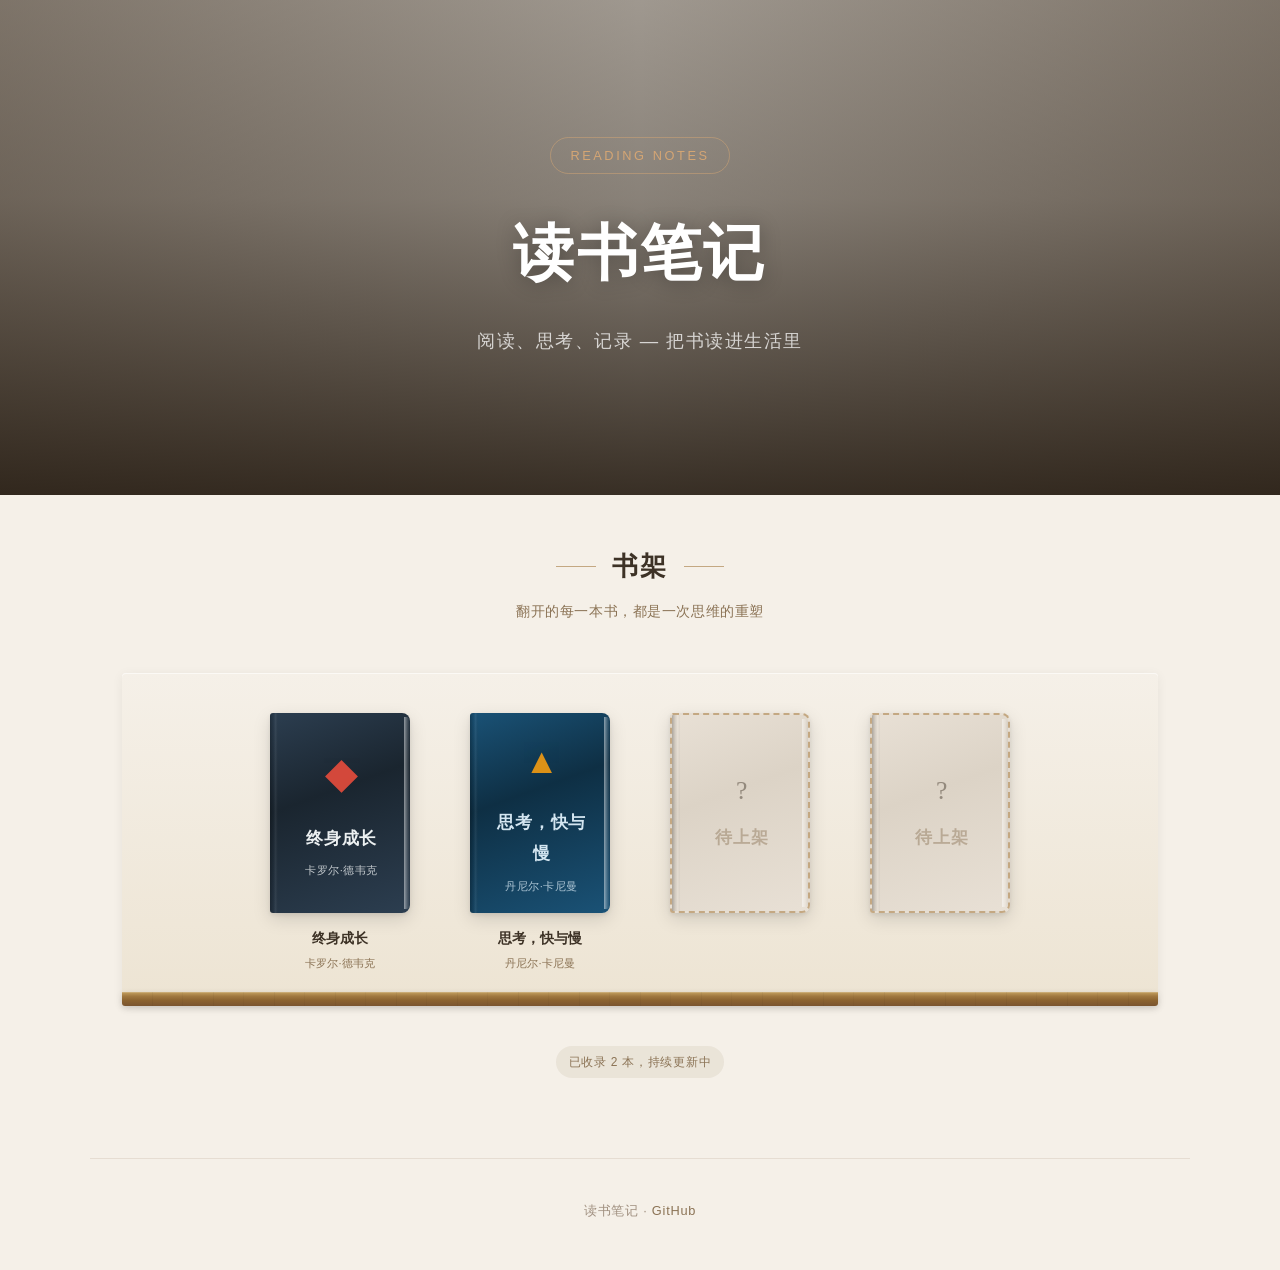
==== commit 5b86a068: "添加第二本书：《思考，快与慢》读书笔记 + 更新书架首页" ====
--- a/index.html
+++ b/index.html
@@ -266,6 +266,18 @@
     color: #e74c3c;
   }
 
+  /* Book: 思考，快与慢 */
+  .book-thinking .book-cover {
+    background: linear-gradient(160deg, #1a5276 0%, #0e2f44 40%, #1a5276 100%);
+  }
+  .book-thinking .book-cover-title,
+  .book-thinking .book-cover-author {
+    color: #d4e6f1;
+  }
+  .book-thinking .book-cover-icon {
+    color: #f39c12;
+  }
+
   /* Future book placeholder */
   .book-placeholder .book-cover {
     background: linear-gradient(160deg, #e8e0d5 0%, #dcd3c6 40%, #e8e0d5 100%);
@@ -443,6 +455,21 @@
         </div>
       </a>
 
+      <!-- Book 2: 思考，快与慢 -->
+      <a href="books/thinking-fast-slow/" class="book-card book-thinking">
+        <div class="book-cover">
+          <div class="book-cover-inner">
+            <div class="book-cover-icon">&#9650;</div>
+            <div class="book-cover-title">思考，快与慢</div>
+            <div class="book-cover-author">丹尼尔·卡尼曼</div>
+          </div>
+        </div>
+        <div class="book-meta">
+          <div class="book-meta-title">思考，快与慢</div>
+          <div class="book-meta-author">丹尼尔·卡尼曼</div>
+        </div>
+      </a>
+
       <!-- Future books: placeholder 1 -->
       <div class="book-card book-placeholder">
         <div class="book-cover">
@@ -463,20 +490,10 @@
         </div>
       </div>
 
-      <!-- Future books: placeholder 3 -->
-      <div class="book-card book-placeholder">
-        <div class="book-cover">
-          <div class="book-cover-inner">
-            <div class="placeholder-text">?</div>
-            <div class="book-cover-title">待上架</div>
-          </div>
-        </div>
-      </div>
-
     </div>
 
     <div style="text-align:center;">
-      <span class="book-count">已收录 1 本，持续更新中</span>
+      <span class="book-count">已收录 2 本，持续更新中</span>
     </div>
   </section>
 
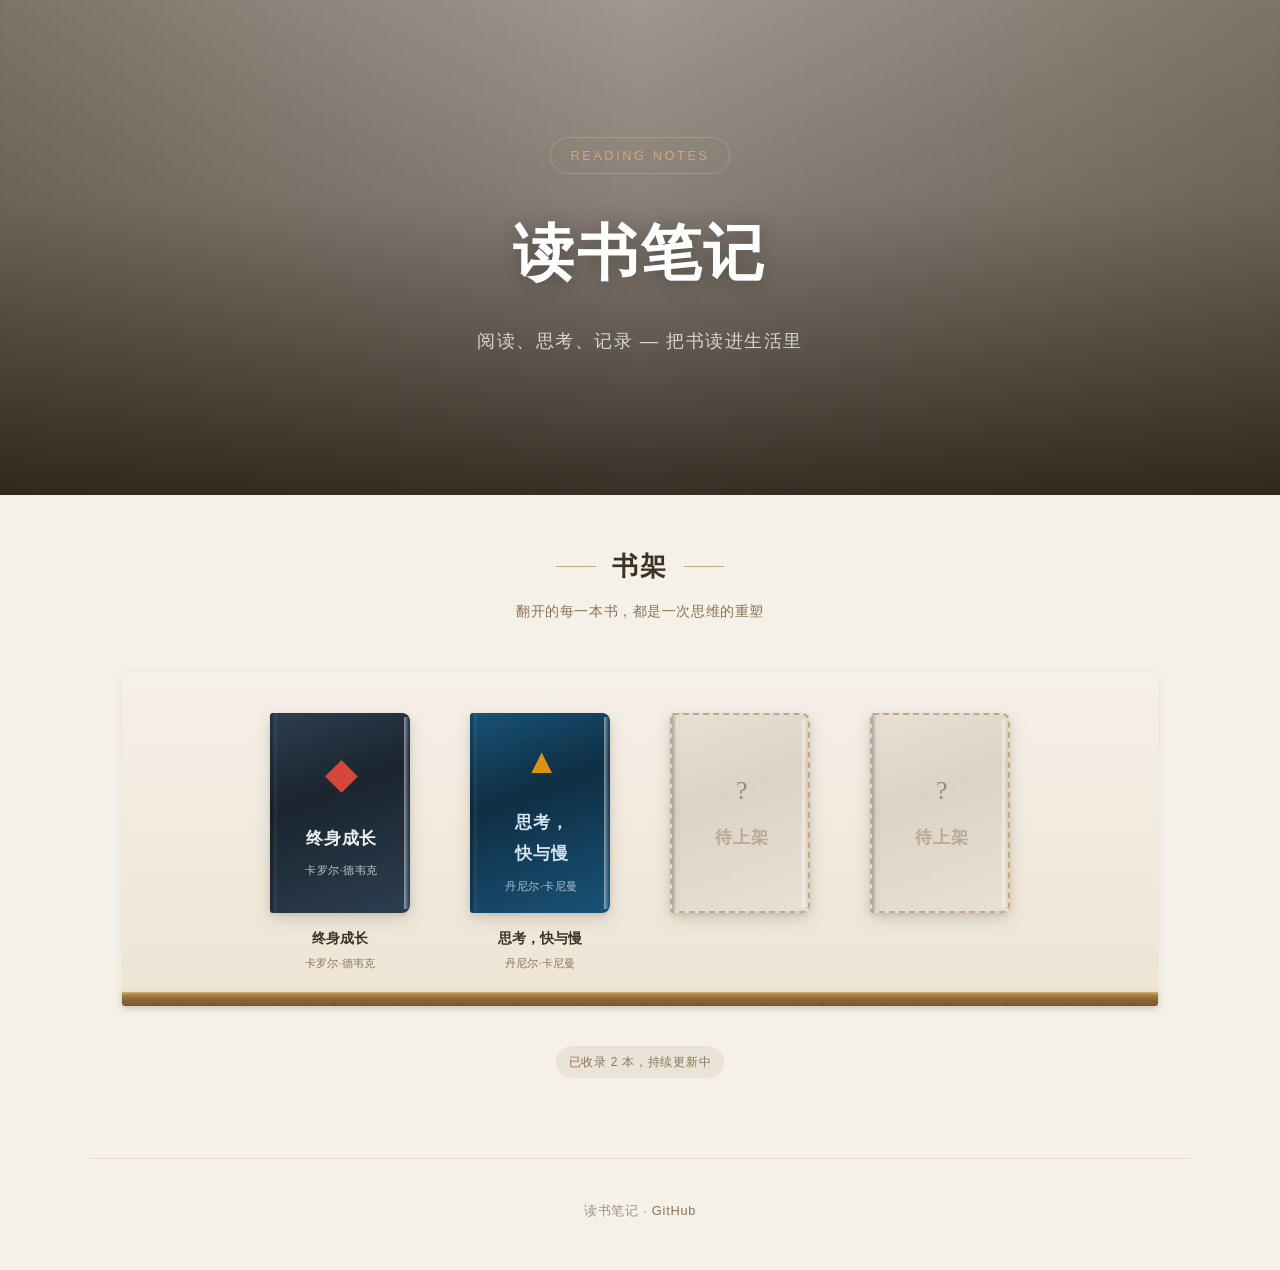
==== commit e5f05bf8: "fix: 思考快与慢封面书名断行优化" ====
--- a/index.html
+++ b/index.html
@@ -460,7 +460,7 @@
         <div class="book-cover">
           <div class="book-cover-inner">
             <div class="book-cover-icon">&#9650;</div>
-            <div class="book-cover-title">思考，快与慢</div>
+            <div class="book-cover-title">思考，<br>快与慢</div>
             <div class="book-cover-author">丹尼尔·卡尼曼</div>
           </div>
         </div>
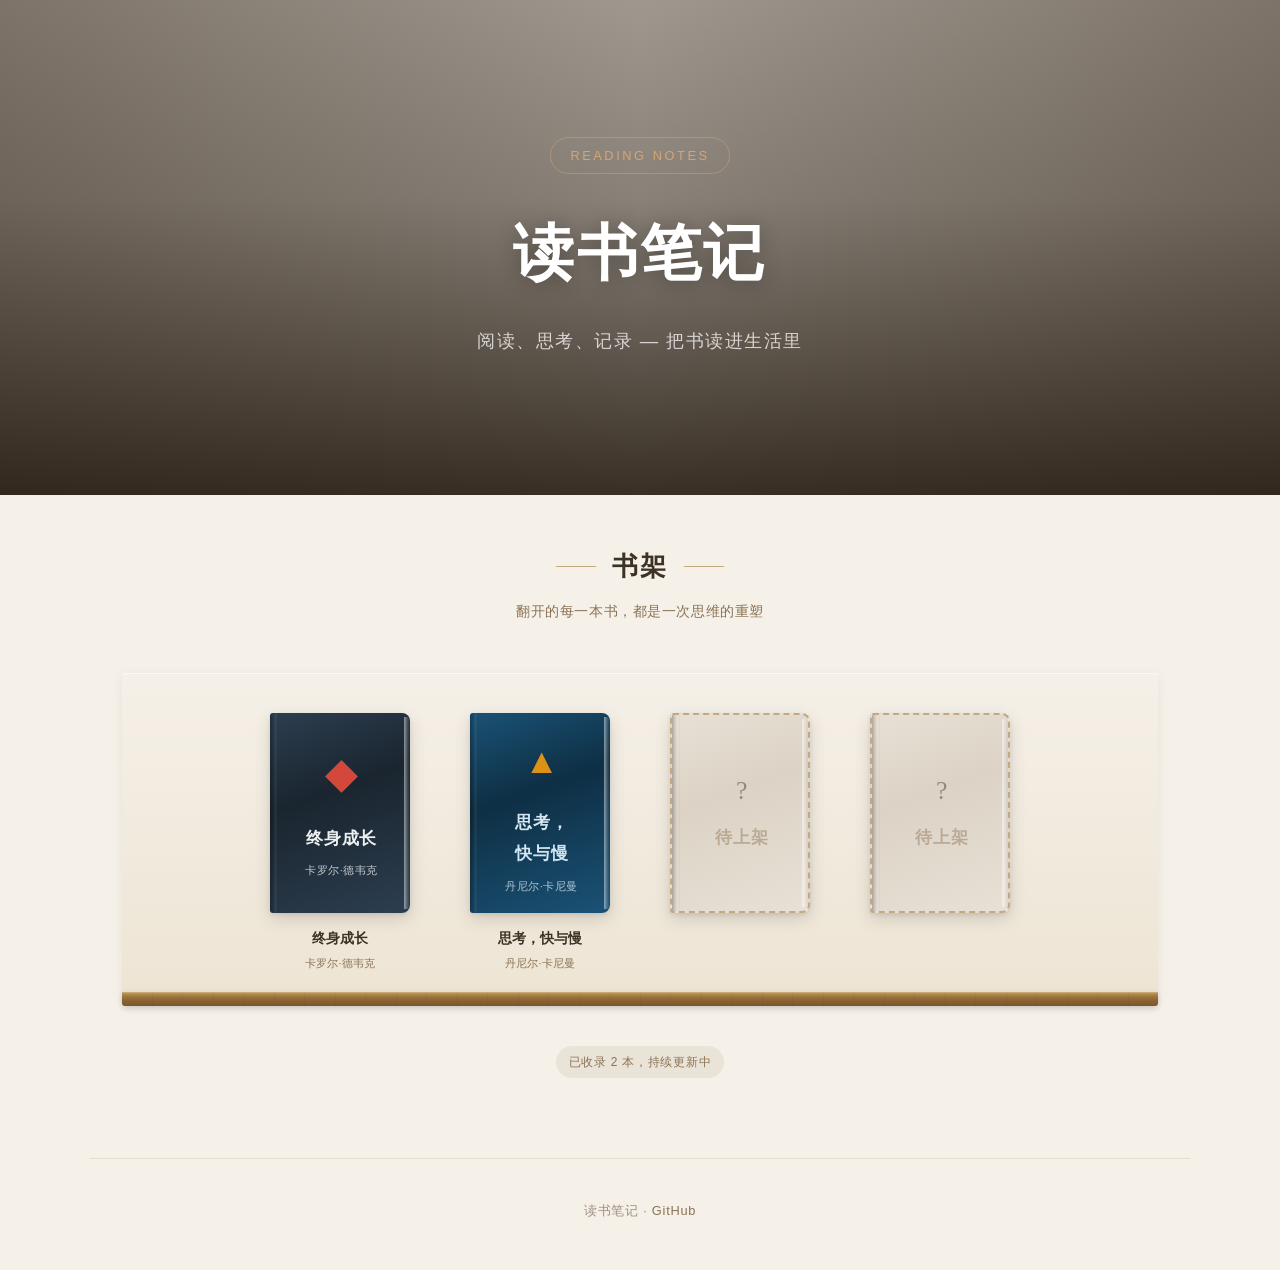
==== commit 983bad32: "feat: 添加克制优雅的 CSS 微动效 — Hero淡入、章节渐入、卡片错落、金句色带滑动展开" ====
--- a/index.html
+++ b/index.html
@@ -35,6 +35,11 @@
     position: relative;
     z-index: 2;
     padding: 3rem 2rem;
+    animation: heroFadeIn 1s ease-out both;
+  }
+  @keyframes heroFadeIn {
+    from { opacity: 0; transform: translateY(24px); }
+    to   { opacity: 1; transform: translateY(0); }
   }
   .hero-tag {
     display: inline-block;
@@ -69,6 +74,13 @@
     max-width: 1100px;
     margin: 0 auto;
     padding: 3rem 2rem 5rem;
+  }
+  .shelf-section.reveal {
+    animation: shelfReveal 0.8s 0.3s ease-out both;
+  }
+  @keyframes shelfReveal {
+    from { opacity: 0; transform: translateY(30px); }
+    to   { opacity: 1; transform: translateY(0); }
   }
   .shelf-header {
     text-align: center;
@@ -432,7 +444,7 @@
   </header>
 
   <!-- Bookshelf -->
-  <section class="shelf-section">
+  <section class="shelf-section reveal-on-load">
     <div class="shelf-header">
       <h2>书架</h2>
       <p>翻开的每一本书，都是一次思维的重塑</p>
@@ -505,5 +517,17 @@
     </p>
   </footer>
 
+<script>
+  // Reveal shelf section on load
+  const shelf = document.querySelector('.reveal-on-load');
+  if (shelf) {
+    if (document.readyState === 'loading') {
+      document.addEventListener('DOMContentLoaded', () => shelf.classList.add('reveal'));
+    } else {
+      shelf.classList.add('reveal');
+    }
+  }
+</script>
+
 </body>
 </html>
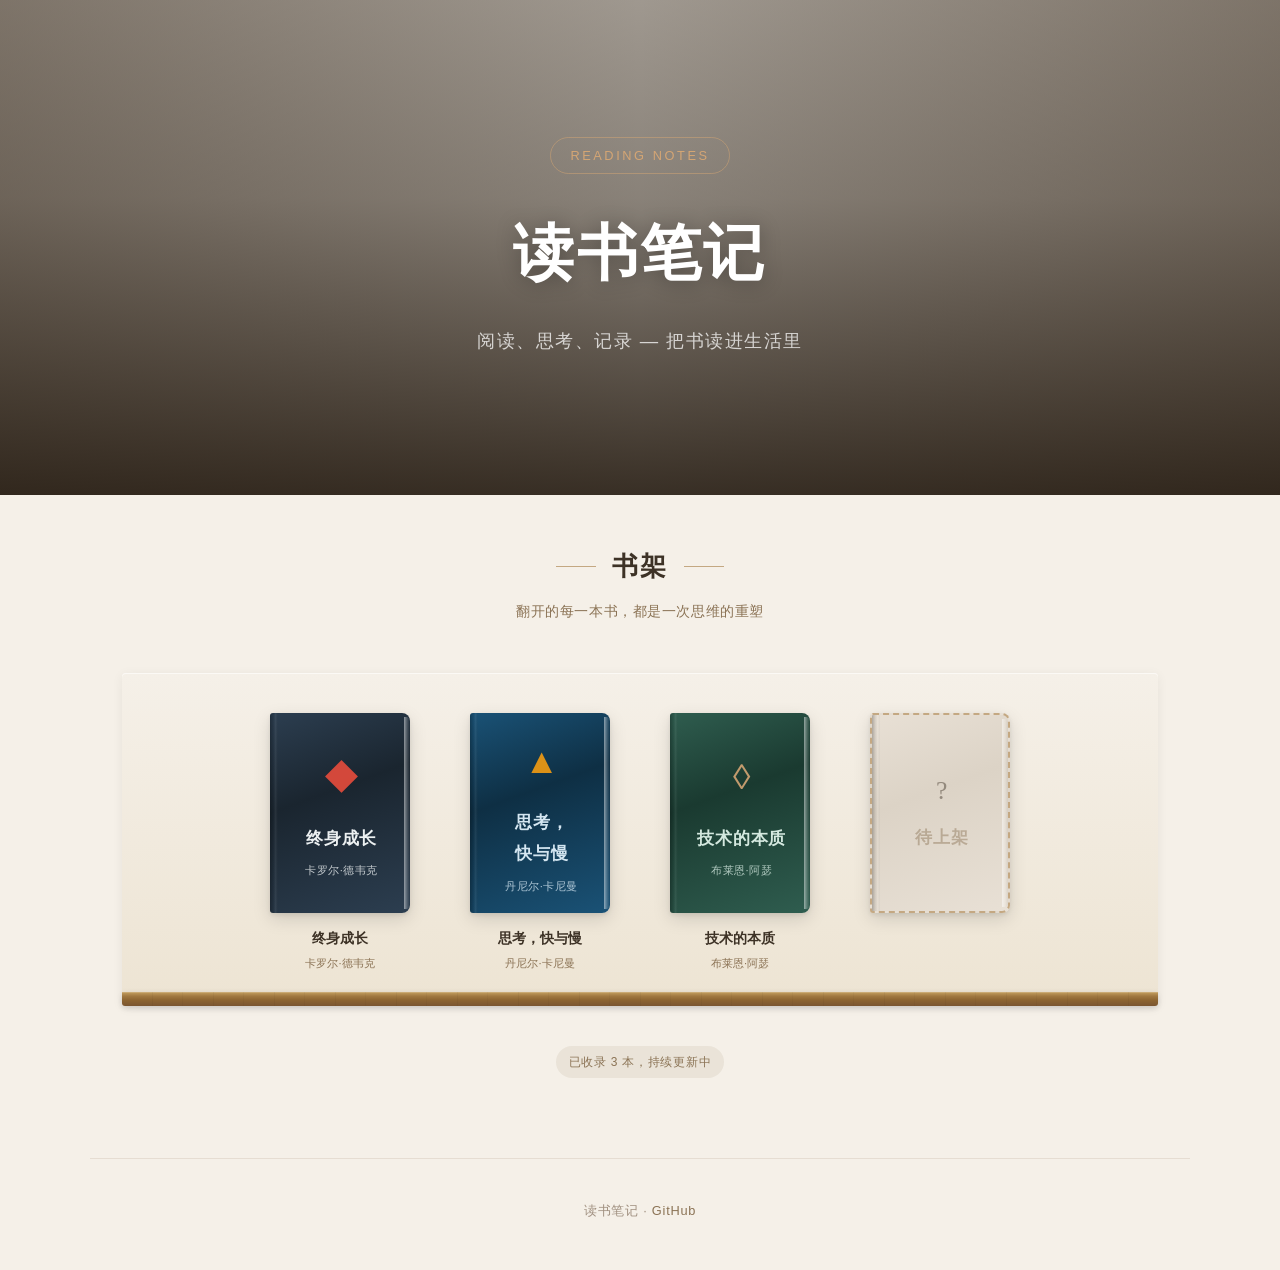
==== commit a119b7bf: "feat: 添加第三本书《技术的本质》读书笔记 + 更新书架首页" ====
--- a/index.html
+++ b/index.html
@@ -290,6 +290,18 @@
     color: #f39c12;
   }
 
+  /* Book: 技术的本质 */
+  .book-nature .book-cover {
+    background: linear-gradient(160deg, #2f5d4f 0%, #1a3a30 40%, #2f5d4f 100%);
+  }
+  .book-nature .book-cover-title,
+  .book-nature .book-cover-author {
+    color: #d4e8df;
+  }
+  .book-nature .book-cover-icon {
+    color: #d4a574;
+  }
+
   /* Future book placeholder */
   .book-placeholder .book-cover {
     background: linear-gradient(160deg, #e8e0d5 0%, #dcd3c6 40%, #e8e0d5 100%);
@@ -482,6 +494,21 @@
         </div>
       </a>
 
+      <!-- Book 3: 技术的本质 -->
+      <a href="books/nature-of-technology/" class="book-card book-nature">
+        <div class="book-cover">
+          <div class="book-cover-inner">
+            <div class="book-cover-icon">&#9674;</div>
+            <div class="book-cover-title">技术的本质</div>
+            <div class="book-cover-author">布莱恩&middot;阿瑟</div>
+          </div>
+        </div>
+        <div class="book-meta">
+          <div class="book-meta-title">技术的本质</div>
+          <div class="book-meta-author">布莱恩&middot;阿瑟</div>
+        </div>
+      </a>
+
       <!-- Future books: placeholder 1 -->
       <div class="book-card book-placeholder">
         <div class="book-cover">
@@ -492,20 +519,10 @@
         </div>
       </div>
 
-      <!-- Future books: placeholder 2 -->
-      <div class="book-card book-placeholder">
-        <div class="book-cover">
-          <div class="book-cover-inner">
-            <div class="placeholder-text">?</div>
-            <div class="book-cover-title">待上架</div>
-          </div>
-        </div>
-      </div>
-
     </div>
 
     <div style="text-align:center;">
-      <span class="book-count">已收录 2 本，持续更新中</span>
+      <span class="book-count">已收录 3 本，持续更新中</span>
     </div>
   </section>
 
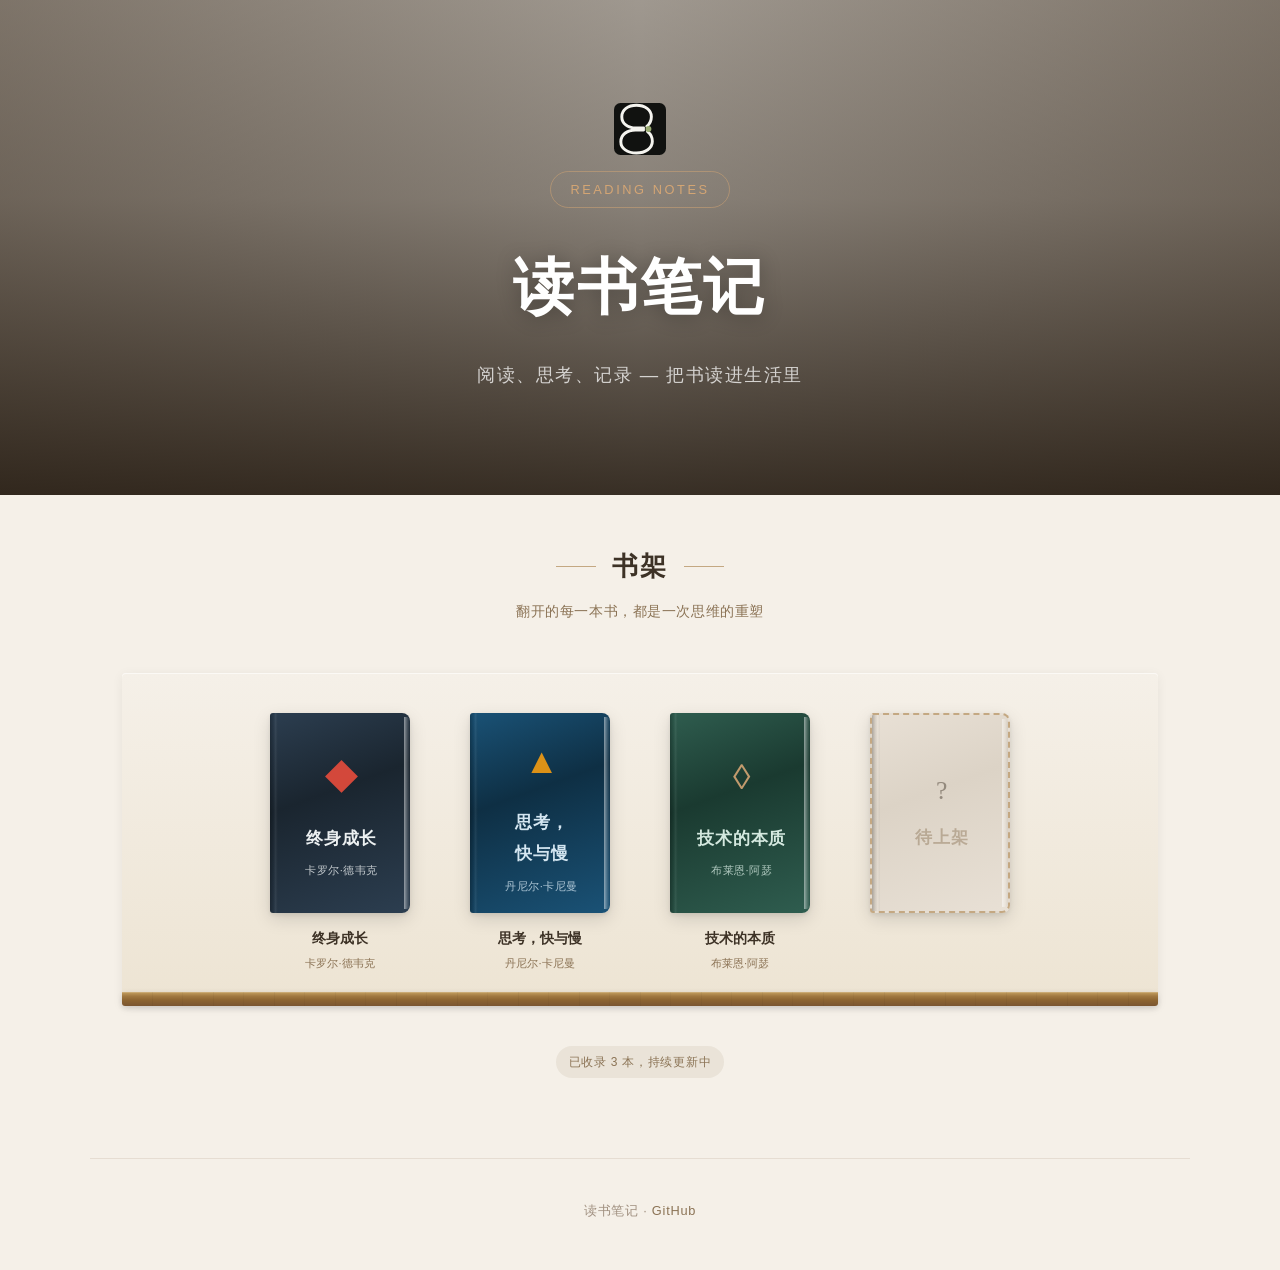
==== commit c9ea2f06: "Add goushoen site identity" ====
--- a/index.html
+++ b/index.html
@@ -3,6 +3,8 @@
 <head>
 <meta charset="UTF-8">
 <meta name="viewport" content="width=device-width, initial-scale=1.0">
+<link rel="icon" href="assets/favicon.svg" type="image/svg+xml">
+<link rel="apple-touch-icon" href="assets/apple-touch-icon.png">
 <title>读书笔记</title>
 <style>
   /* ===== Reset & Base ===== */
@@ -36,6 +38,12 @@
     z-index: 2;
     padding: 3rem 2rem;
     animation: heroFadeIn 1s ease-out both;
+  }
+  .hero-logo {
+    display: block;
+    width: 52px;
+    height: 52px;
+    margin: 0 auto 1rem;
   }
   @keyframes heroFadeIn {
     from { opacity: 0; transform: translateY(24px); }
@@ -449,6 +457,7 @@
   <!-- Hero -->
   <header class="hero">
     <div class="hero-content">
+      <img class="hero-logo" src="assets/goushoen-mark-dark.svg" width="52" height="52" alt="goushoen">
       <div class="hero-tag">READING NOTES</div>
       <h1>读书笔记</h1>
       <p class="hero-subtitle">阅读、思考、记录 &mdash; 把书读进生活里</p>
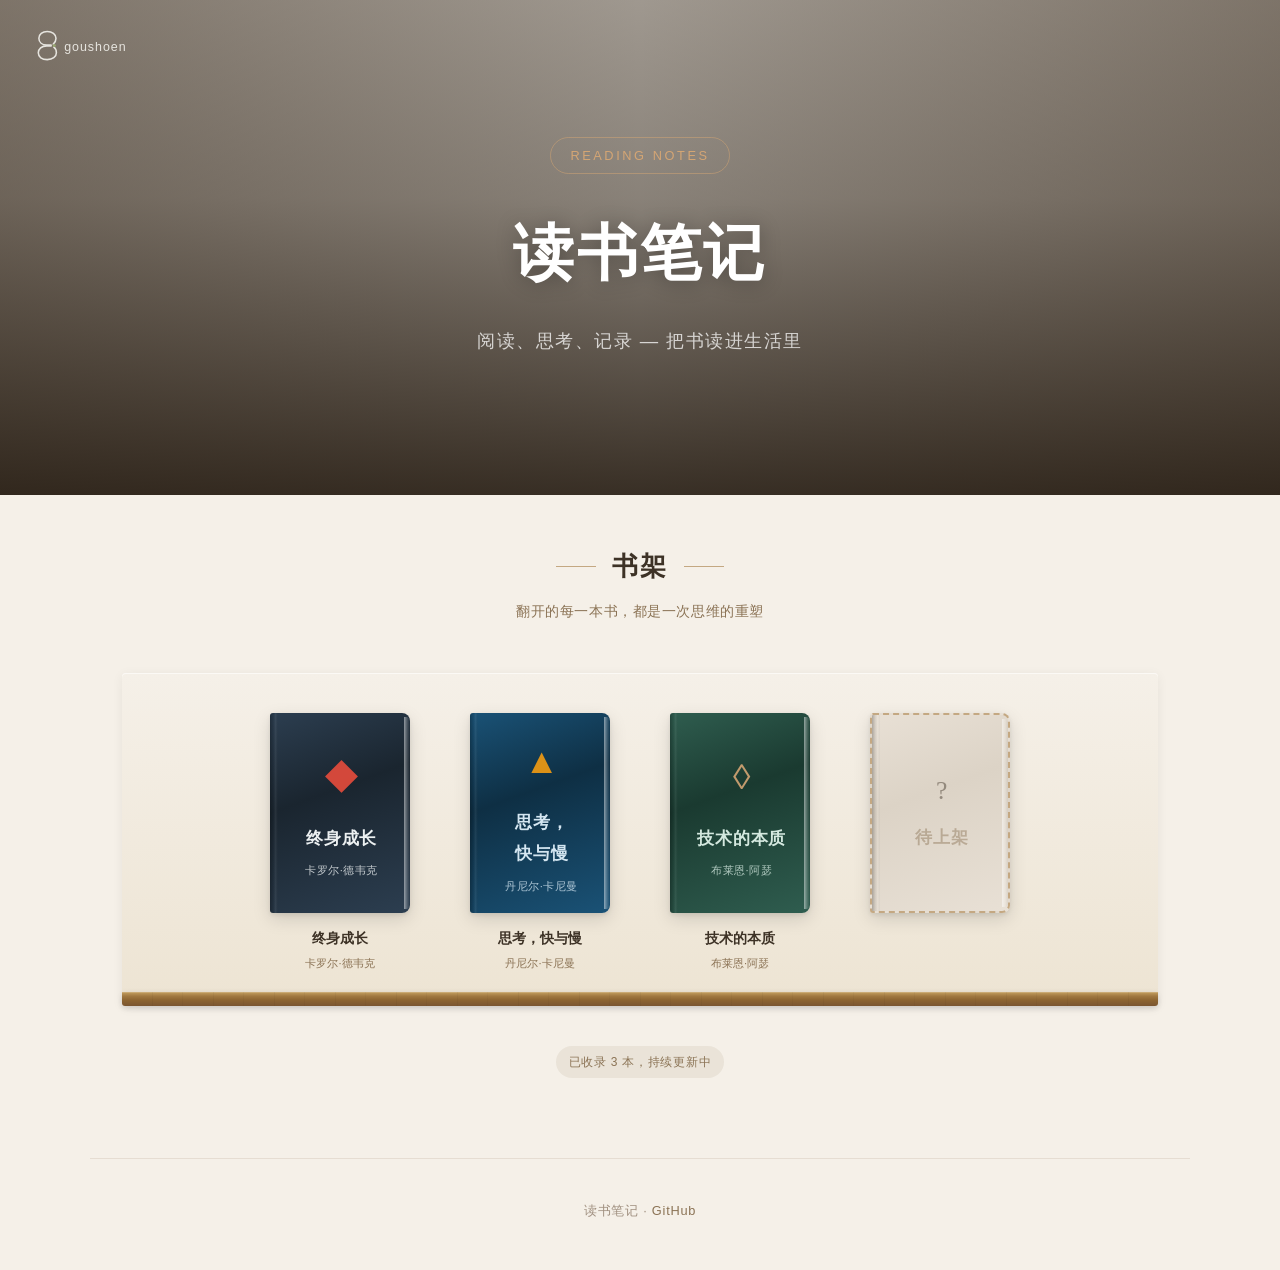
==== commit ca035d0e: "Use goushoen brand lockup" ====
--- a/index.html
+++ b/index.html
@@ -39,11 +39,15 @@
     padding: 3rem 2rem;
     animation: heroFadeIn 1s ease-out both;
   }
-  .hero-logo {
+  .hero-brand {
     display: block;
-    width: 52px;
-    height: 52px;
-    margin: 0 auto 1rem;
+    position: absolute;
+    z-index: 3;
+    top: 30px;
+    left: 34px;
+    width: 148px;
+    height: auto;
+    opacity: 0.88;
   }
   @keyframes heroFadeIn {
     from { opacity: 0; transform: translateY(24px); }
@@ -429,6 +433,11 @@
   }
 
   @media (max-width: 480px) {
+    .hero-brand {
+      top: 20px;
+      left: 20px;
+      width: 118px;
+    }
     .bookshelf {
       gap: 1rem;
       padding: 1.5rem 0.6rem 1.2rem;
@@ -456,8 +465,8 @@
 
   <!-- Hero -->
   <header class="hero">
+    <img class="hero-brand" src="assets/goushoen-logo-on-dark.svg" width="148" height="31" alt="goushoen">
     <div class="hero-content">
-      <img class="hero-logo" src="assets/goushoen-mark-dark.svg" width="52" height="52" alt="goushoen">
       <div class="hero-tag">READING NOTES</div>
       <h1>读书笔记</h1>
       <p class="hero-subtitle">阅读、思考、记录 &mdash; 把书读进生活里</p>
